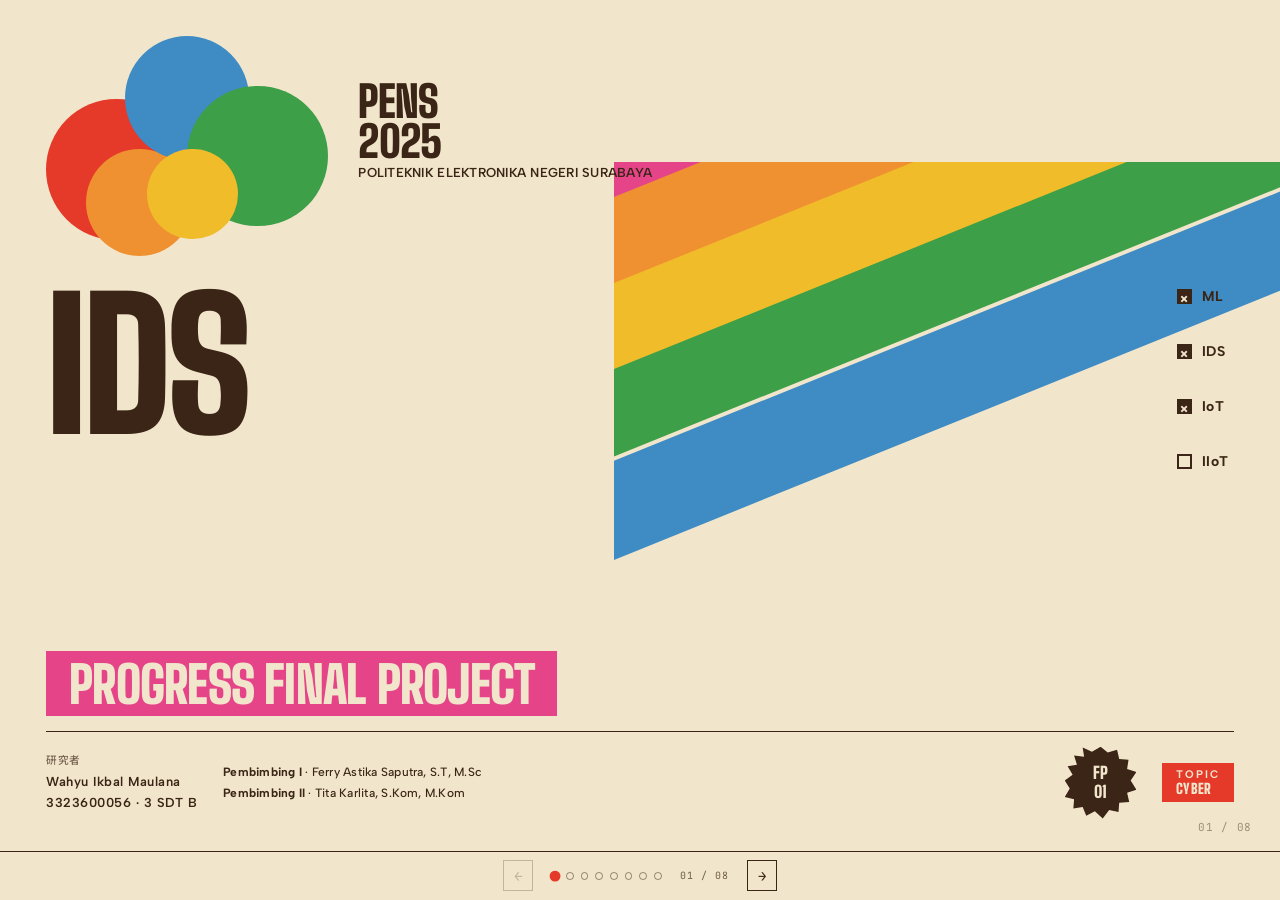
==== documents/proposal/presentation/index.html @ 79038fdb "push" ====
<!doctype html>
<html lang="id">
<head>
<meta charset="utf-8" />
<title>Cross-Dataset Evaluation IoT/IIoT IDS — Wahyu Ikbal Maulana</title>
<meta name="viewport" content="width=device-width, initial-scale=1" />

<!-- Google Fonts -->
<link rel="preconnect" href="https://fonts.googleapis.com" />
<link rel="preconnect" href="https://fonts.gstatic.com" crossorigin />
<link href="https://fonts.googleapis.com/css2?family=Big+Shoulders+Display:wght@500;700;800;900&family=Albert+Sans:wght@400;500;600;700&family=JetBrains+Mono:wght@400;500&family=Noto+Sans+JP:wght@500;700&display=swap" rel="stylesheet" />

<!-- Styles & Script -->
<link rel="stylesheet" href="styles.css" />
<script src="slides.js" defer></script>
</head>
<body>

<!-- ════════════════════════════════════════════════════════════
     SLIDE DECK
     ════════════════════════════════════════════════════════════ -->
<div class="deck">
  <div class="stage">

    <!-- ─────────────────────────────────────────────────────────
         1 / COVER
         ───────────────────────────────────────────────────────── -->
    <section class="slide s-cover active" aria-label="Cover">

      <div class="petals" aria-hidden="true">
        <div class="petal p1"></div>
        <div class="petal p2"></div>
        <div class="petal p3"></div>
        <div class="petal p4"></div>
        <div class="petal p5"></div>
      </div>

      <div class="brand">
        <div class="b1">PENS<br/>2025</div>
        <div class="b2">POLITEKNIK ELEKTRONIKA NEGERI SURABAYA</div>
      </div>

      <div class="ribbons" aria-hidden="true">
        <div class="ribbon r-pink"   style="top: 0%;  height: 18%; transform: rotate(-22deg);"></div>
        <div class="ribbon r-orange" style="top: 18%; height: 16%; transform: rotate(-22deg);"></div>
        <div class="ribbon r-yellow" style="top: 35%; height: 16%; transform: rotate(-22deg);"></div>
        <div class="ribbon r-green"  style="top: 52%; height: 16%; transform: rotate(-22deg);"></div>
        <div class="ribbon r-blue"   style="top: 70%; height: 18%; transform: rotate(-22deg);"></div>
      </div>

      <div class="hero">IDS</div>

      <div class="lockup">PROGRESS FINAL PROJECT</div>

      <div class="specs">
        <div class="spec"><span class="box checked"></span><span>ML</span></div>
        <div class="spec"><span class="box checked"></span><span>IDS</span></div>
        <div class="spec"><span class="box checked"></span><span>IoT</span></div>
        <div class="spec"><span class="box"></span><span>IIoT</span></div>
      </div>

      <div class="cfooter">
        <div class="made">
          <span class="jp-tag">研究者</span>
          Wahyu Ikbal Maulana<br/>
          3323600056 · 3 SDT B
        </div>
        <div class="nr">
          <span><strong>Pembimbing I</strong> · Ferry Astika Saputra, S.T, M.Sc</span>
          <span><strong>Pembimbing II</strong> · Tita Karlita, S.Kom, M.Kom</span>
        </div>
        <div class="seal">FP<br/>01</div>
        <div class="stamp">
          <div class="lab2">TOPIC</div>
          <div>CYBER</div>
        </div>
      </div>

      <div class="pagenum">01 / 08</div>
    </section>

    <!-- ─────────────────────────────────────────────────────────
         2 / 5 WHY — Research Motivation
         ───────────────────────────────────────────────────────── -->
    <section class="slide s-why" aria-label="5 WHY – Motivasi Penelitian">

      <div class="why-kicker">Mengapa penelitian ini ada · 5 alasan yang saling terhubung</div>

      <div class="blob b-red"    aria-hidden="true"></div>
      <div class="blob b-orange" aria-hidden="true"></div>
      <div class="blob b-green"  aria-hidden="true"></div>
      <div class="blob b-blue"   aria-hidden="true"></div>

      <div class="why-chain">

        <div class="why-item">
          <div class="wi-strip"></div>
          <div class="wi-num">1</div>
          <div class="wi-body">
            <div class="wi-lbl">New Dataset</div>
            <div class="wi-title">CIC IIoT 2025 Lahir</div>
            <div class="wi-desc">Dataset IIoT terbaru — sensor time-series + trafik jaringan tersinkron. 50 jenis serangan, 7 kategori, 40 perangkat industri. Lebih representatif dari pendahulunya.</div>
            <div class="wi-mono">unb.ca/cic · IIoT-Dataset-2025</div>
          </div>
        </div>

        <div class="why-item">
          <div class="wi-strip"></div>
          <div class="wi-num">2</div>
          <div class="wi-body">
            <div class="wi-lbl">Threat Landscape</div>
            <div class="wi-title">820K Serangan / Hari</div>
            <div class="wi-desc">Naik 46% dari tahun sebelumnya (ORDR). Ekosistem IoT terus berkembang — perangkat makin banyak, celah keamanan meluas, data lama tidak cukup representatif.</div>
            <div class="wi-mono">ordr.net · IoT Security Statistics</div>
          </div>
        </div>

        <div class="why-item">
          <div class="wi-strip"></div>
          <div class="wi-num">3</div>
          <div class="wi-body">
            <div class="wi-lbl">Data Lama Bias</div>
            <div class="wi-title">97.7% Class Imbalance</div>
            <div class="wi-desc">CICIoT2023 didominasi traffic serangan sampai 97.7%. Akurasi 99% terlihat bagus, tapi model sebenarnya hanya menebak kelas mayoritas — tidak benar-benar belajar.</div>
            <div class="wi-mono">CICIoT2023 · class analysis</div>
          </div>
        </div>

        <div class="why-item">
          <div class="wi-strip"></div>
          <div class="wi-num">4</div>
          <div class="wi-body">
            <div class="wi-lbl">ML Implementation</div>
            <div class="wi-title">Dataset → Model IDS</div>
            <div class="wi-desc">CIC IIoT 2025 relevan sebagai benchmark ML untuk IDS. Namun data keamanan IoT kompleks — multi-class performance jauh di bawah binary classification.</div>
            <div class="wi-mono">Feature Selection · IDS · Benchmark</div>
          </div>
        </div>

        <div class="why-item">
          <div class="wi-strip"></div>
          <div class="wi-num">5</div>
          <div class="wi-body">
            <div class="wi-lbl">Generalization</div>
            <div class="wi-title">Cross-Dataset Eval</div>
            <div class="wi-desc">Model bagus di satu dataset belum tentu generalisasi ke domain lain. Evaluasi lintas dataset membuktikan model belajar pola serangan umum, bukan hafal data latih.</div>
            <div class="wi-mono">Cross-domain · Generalization · IDS</div>
          </div>
        </div>

      </div>

      <div class="pagenum">02 / 08</div>
    </section>

    <!-- ─────────────────────────────────────────────────────────
         3 / DATASET COMPARISON
         ───────────────────────────────────────────────────────── -->
    <section class="slide s-catalogue" aria-label="Dataset Comparison">
      <div class="frame">
        <div class="topbar">
          <div class="ttl">Dataset <em>Comparison</em></div>
          <div class="lab">CIC IoT 2023 · versus · CIC IIoT 2025 (DataSense)</div>
        </div>
        <div class="grid col-2">

          <div class="card c-orange">
            <div class="topstrip"></div>
            <div class="body">
              <div class="nm">CIC IoT<br/>2023</div>
              <div class="desc">Benchmark keamanan jaringan IoT umum. Topologi dengan 105 perangkat IoT nyata — smart home, office, campus. Baseline utama di banyak penelitian IDS berbasis trafik jaringan.</div>
              <div class="specs">
                <div class="row"><span class="k">FOKUS</span><span>IoT umum · smart environment</span></div>
                <div class="row"><span class="k">PERANGKAT</span><span>105 perangkat IoT nyata</span></div>
                <div class="row"><span class="k">MODALITAS</span><span>Trafik jaringan (flow / packet)</span></div>
                <div class="row"><span class="k">SERANGAN</span><span>33 jenis · 7 kategori</span></div>
                <div class="row"><span class="k">FITUR</span><span>~48 fitur per flow</span></div>
                <div class="row"><span class="k">LABEL</span><span>Benign vs 33 attack labels</span></div>
                <div class="row"><span class="k">MASALAH</span><span>Class imbalance 97.7%</span></div>
              </div>
            </div>
          </div>

          <div class="card c-blue">
            <div class="topstrip"></div>
            <div class="body">
              <div class="nm">CIC IIoT<br/>2025</div>
              <div class="desc">Benchmark Industrial IoT generasi terbaru. Menggabungkan sensor time-series dan trafik jaringan yang tersinkron — lebih dekat ke kondisi industri nyata, lebih kaya fitur.</div>
              <div class="specs">
                <div class="row"><span class="k">FOKUS</span><span>Industrial IoT · sensor + jaringan</span></div>
                <div class="row"><span class="k">PERANGKAT</span><span>40 perangkat IIoT beragam</span></div>
                <div class="row"><span class="k">MODALITAS</span><span>Sensor time-series + trafik</span></div>
                <div class="row"><span class="k">SERANGAN</span><span>50 jenis · 7 kategori</span></div>
                <div class="row"><span class="k">FITUR</span><span>Multi-fitur sensor + jaringan</span></div>
                <div class="row"><span class="k">LABEL</span><span>Benign vs 50 attack types</span></div>
                <div class="row"><span class="k">DESAIN</span><span>Multi-objektif: akurasi vs resource</span></div>
              </div>
            </div>
          </div>

        </div>
      </div>
      <div class="pagenum">03 / 08</div>
    </section>

    <!-- ─────────────────────────────────────────────────────────
         4 / RELATED WORKS
         ───────────────────────────────────────────────────────── -->
    <section class="slide s-catalogue" aria-label="Related Works">
      <div class="frame">
        <div class="topbar">
          <div class="ttl">Related <em>Works</em></div>
          <div class="lab">Referensi workflow · peneliti sebelumnya · handling CICIoT2023</div>
        </div>
        <div class="grid">

          <div class="card c-red">
            <div class="topstrip"></div>
            <div class="body">
              <div class="nm">Feature<br/>Engineering</div>
              <div class="desc">Raw traffic → variance threshold → correlation filter → 48-fitur subset. PCA untuk dimensionality reduction sebelum klasifikasi. Fokus pada efisiensi komputasi.</div>
              <div class="specs">
                <div class="row"><span class="k">INPUT</span><span>Raw packet capture</span></div>
                <div class="row"><span class="k">SELECTION</span><span>Variance + Correlation</span></div>
                <div class="row"><span class="k">REDUCTION</span><span>PCA · Subset</span></div>
                <div class="row"><span class="k">CLASSIFIER</span><span>Random Forest · SVM</span></div>
              </div>
            </div>
          </div>

          <div class="card c-pink">
            <div class="topstrip"></div>
            <div class="body">
              <div class="nm">Ensemble<br/>Learning</div>
              <div class="desc">Multiple base classifiers (RF, DT, SVM, NB) → majority voting atau stacking → ensemble decision. Imbalance ditangani dengan SMOTE atau class weighting.</div>
              <div class="specs">
                <div class="row"><span class="k">BASE</span><span>RF · DT · SVM · NB</span></div>
                <div class="row"><span class="k">COMBINE</span><span>Voting · Stacking</span></div>
                <div class="row"><span class="k">IMBALANCE</span><span>SMOTE · Class weight</span></div>
                <div class="row"><span class="k">EVAL</span><span>Precision · Recall · F1</span></div>
              </div>
            </div>
          </div>

          <div class="card c-orange">
            <div class="topstrip"></div>
            <div class="body">
              <div class="nm">Deep<br/>Learning</div>
              <div class="desc">Normalisasi flow → LSTM/CNN untuk deteksi sequential. Autoencoder untuk anomaly detection pada traffic IoT terenkripsi atau tidak berlabel.</div>
              <div class="specs">
                <div class="row"><span class="k">INPUT</span><span>Time-series network flow</span></div>
                <div class="row"><span class="k">MODEL</span><span>LSTM · CNN · Autoencoder</span></div>
                <div class="row"><span class="k">TASK</span><span>Anomaly · Classification</span></div>
                <div class="row"><span class="k">EDGE</span><span>Encrypted traffic</span></div>
              </div>
            </div>
          </div>

          <div class="card c-blue">
            <div class="topstrip"></div>
            <div class="body">
              <div class="nm">Cross-<br/>Validation</div>
              <div class="desc">Stratified k-fold CV dengan per-class metrics. Beberapa studi menambahkan cross-dataset test untuk generalisasi ke environment lain.</div>
              <div class="specs">
                <div class="row"><span class="k">EVAL</span><span>Stratified k-fold CV</span></div>
                <div class="row"><span class="k">METRICS</span><span>Precision · Recall · F1</span></div>
                <div class="row"><span class="k">EXTRA</span><span>Cross-dataset validation</span></div>
                <div class="row"><span class="k">REPORT</span><span>Confusion matrix · ROC</span></div>
              </div>
            </div>
          </div>

        </div>
      </div>
      <div class="pagenum">04 / 08</div>
    </section>

    <!-- ─────────────────────────────────────────────────────────
         5 / PREVIOUS WORK — Semester 3
         ───────────────────────────────────────────────────────── -->
    <section class="slide s-stripe" aria-label="Previous Work – Semester 3">
      <div class="ribbon-stack" aria-hidden="true">
        <div class="rib r1"></div>
        <div class="rib r2"></div>
        <div class="rib r3"></div>
        <div class="rib r4"></div>
        <div class="rib r5"></div>
      </div>
      <div class="quote-wrap">
        <div class="qkicker">Pengerjaan sebelumnya · Semester 3 · 3 SDT B</div>
        <h2 class="qbody">Ensemble Learning pada <em>CIC IoT 2023</em></h2>
        <div class="qattr">Komparasi 7 algoritma ML — Random Forest · XGBoost · SVM · KNN · Logistic Regression · Naive Bayes · Decision Tree → Ensemble · CICIoT2023 · PENS</div>
      </div>
      <div class="pagenum">05 / 08</div>
    </section>

    <!-- ─────────────────────────────────────────────────────────
         6 / SYSTEM DESIGN
         ───────────────────────────────────────────────────────── -->
    <section class="slide s-data" aria-label="System Design">
      <div class="frame">
        <div class="topbar">
          <div class="ttl">Arsitektur <em style="color:var(--red);font-style:normal;">Sistem</em></div>
          <div class="lab">Proposed pipeline · CICIoT2023 + CIC IIoT 2025 · cross-dataset evaluation</div>
        </div>
        <div class="body">
          <div class="col-a">
            <div class="stat">
              <div class="vbig" style="color:var(--blue);">2×<sub style="color:var(--ink);">DS</sub></div>
              <div class="lab-tag">Dual Dataset</div>
              <div class="desc">Dua dataset digunakan secara paralel — satu untuk train, satu untuk cross-test. Model lama (Semester 3) tetap dipertahankan sebagai pembanding baseline.</div>
            </div>
            <div class="stat">
              <div class="vbig" style="font-size:clamp(48px,min(5vw,8vh),100px); color:var(--green);">GEN<sub style="color:var(--ink);font-size:0.35em;">ERAL</sub></div>
              <div class="lab-tag">Target Akhir</div>
              <div class="desc">Menemukan kombinasi feature selection + model yang paling generalisasi lintas domain IoT berbeda.</div>
            </div>
          </div>

          <div class="eq">
            <div class="bars">
              <div class="bcol" data-c="o" title="CICIoT2023">
                <div class="seg on"></div><div class="seg on"></div><div class="seg on"></div>
                <div class="seg"></div><div class="seg"></div><div class="seg"></div>
              </div>
              <div class="bcol" data-c="b" title="CIC IIoT 2025">
                <div class="seg on"></div><div class="seg on"></div><div class="seg on"></div><div class="seg on"></div>
                <div class="seg"></div><div class="seg"></div>
              </div>
              <div class="bcol" data-c="y" title="Preprocessing">
                <div class="seg on"></div><div class="seg on"></div><div class="seg on"></div>
                <div class="seg"></div><div class="seg"></div><div class="seg"></div>
              </div>
              <div class="bcol" data-c="p" title="Feature Selection">
                <div class="seg on"></div><div class="seg on"></div><div class="seg on"></div><div class="seg on"></div><div class="seg on"></div>
                <div class="seg"></div>
              </div>
              <div class="bcol" data-c="r" title="ML Training">
                <div class="seg on"></div><div class="seg on"></div><div class="seg on"></div><div class="seg on"></div>
                <div class="seg"></div><div class="seg"></div>
              </div>
              <div class="bcol" data-c="g" title="Cross-Evaluation">
                <div class="seg on"></div><div class="seg on"></div><div class="seg on"></div><div class="seg on"></div><div class="seg on"></div>
                <div class="seg"></div>
              </div>
              <div class="bcol" data-c="b" title="Generalization Analysis">
                <div class="seg on"></div><div class="seg on"></div><div class="seg on"></div><div class="seg on"></div><div class="seg on"></div><div class="seg on"></div>
              </div>
              <div class="bcol" data-c="p" title="Old Model Baseline">
                <div class="seg on"></div><div class="seg on"></div><div class="seg on"></div>
                <div class="seg"></div><div class="seg"></div><div class="seg"></div>
              </div>
            </div>
            <div class="ticks">
              <div class="ticklab">DS.2023</div>
              <div class="ticklab">DS.2025</div>
              <div class="ticklab">Preproc</div>
              <div class="ticklab">Feat.Sel</div>
              <div class="ticklab">ML Train</div>
              <div class="ticklab">Cross-Eval</div>
              <div class="ticklab">Gen.Anal</div>
              <div class="ticklab">Baseline</div>
            </div>
          </div>
        </div>
      </div>
      <div class="pagenum">06 / 08</div>
    </section>

    <!-- ─────────────────────────────────────────────────────────
         7 / TIMELINE — 8 bulan
         ───────────────────────────────────────────────────────── -->
    <section class="slide s-cal" aria-label="Timeline Penelitian">
      <div class="frame">
        <div class="topbar">
          <div class="ttl">Timeline</div>
          <div class="lab">8 bulan · Maret – Oktober 2025 · saat ini: Bulan 1</div>
        </div>
        <div class="ledger">
          <div class="row headrow">
            <div>Bulan</div>
            <div>Tahapan</div>
            <div>Aktivitas Utama</div>
            <div>Status</div>
            <div>N.R.</div>
          </div>
          <div class="row active-row">
            <div class="date-tag">Mar 2025</div>
            <div class="ttl-row"><em>Eksplorasi Data</em></div>
            <div class="ven">EDA, profiling CICIoT2023 &amp; CIC IIoT 2025, statistik awal</div>
            <div><span class="chip c-pink">AKTIF</span></div>
            <div class="nr-cell"><span class="b fill"></span><span class="b"></span></div>
          </div>
          <div class="row">
            <div class="date-tag">Apr 2025</div>
            <div class="ttl-row">Preprocessing</div>
            <div class="ven">Cleaning, normalisasi, handling imbalance (SMOTE / class weight)</div>
            <div><span class="chip c-orange">PLAN</span></div>
            <div class="nr-cell"><span class="b"></span><span class="b fill"></span></div>
          </div>
          <div class="row">
            <div class="date-tag">Mei 2025</div>
            <div class="ttl-row">Feature Selection</div>
            <div class="ven">Seleksi fitur multi-objektif — akurasi vs resource efficiency</div>
            <div><span class="chip c-orange">PLAN</span></div>
            <div class="nr-cell"><span class="b"></span><span class="b fill"></span></div>
          </div>
          <div class="row">
            <div class="date-tag">Jun 2025</div>
            <div class="ttl-row">Model Development</div>
            <div class="ven">Training RF, XGBoost, SVM, ensemble pada kedua dataset</div>
            <div><span class="chip c-yellow">PLAN</span></div>
            <div class="nr-cell"><span class="b"></span><span class="b fill"></span></div>
          </div>
          <div class="row">
            <div class="date-tag">Jul 2025</div>
            <div class="ttl-row">Cross-Dataset Eval</div>
            <div class="ven">Train DS.2023 → test DS.2025, dan sebaliknya · baseline comparison</div>
            <div><span class="chip c-yellow">PLAN</span></div>
            <div class="nr-cell"><span class="b"></span><span class="b fill"></span></div>
          </div>
          <div class="row">
            <div class="date-tag">Agt 2025</div>
            <div class="ttl-row">Analisis Hasil</div>
            <div class="ven">Perbandingan generalisasi, identifikasi best model + feature subset</div>
            <div><span class="chip c-green">PLAN</span></div>
            <div class="nr-cell"><span class="b fill"></span><span class="b"></span></div>
          </div>
          <div class="row">
            <div class="date-tag">Sep 2025</div>
            <div class="ttl-row">Penulisan Laporan</div>
            <div class="ven">Draft laporan final project, revisi bab per bab bersama pembimbing</div>
            <div><span class="chip c-blue">PLAN</span></div>
            <div class="nr-cell"><span class="b fill"></span><span class="b"></span></div>
          </div>
          <div class="row">
            <div class="date-tag">Okt 2025</div>
            <div class="ttl-row">Sidang Final</div>
            <div class="ven">Presentasi &amp; sidang akhir final project · PENS</div>
            <div><span class="chip c-red">SIDANG</span></div>
            <div class="nr-cell"><span class="b fill"></span><span class="b fill"></span></div>
          </div>
        </div>
      </div>
      <div class="pagenum">07 / 08</div>
    </section>

    <!-- ─────────────────────────────────────────────────────────
         8 / CLOSING
         ───────────────────────────────────────────────────────── -->
    <section class="slide s-colophon" aria-label="Penutup">

      <div class="ribbons" aria-hidden="true">
        <div class="ribbon r-blue"   style="bottom: 0%;  height: 18%; transform: rotate(22deg);"></div>
        <div class="ribbon r-green"  style="bottom: 18%; height: 16%; transform: rotate(22deg);"></div>
        <div class="ribbon r-yellow" style="bottom: 35%; height: 16%; transform: rotate(22deg);"></div>
        <div class="ribbon r-orange" style="bottom: 52%; height: 16%; transform: rotate(22deg);"></div>
        <div class="ribbon r-pink"   style="bottom: 70%; height: 18%; transform: rotate(22deg);"></div>
      </div>

      <div class="col-petals" aria-hidden="true">
        <div class="petal p1"></div>
        <div class="petal p2"></div>
        <div class="petal p3"></div>
        <div class="petal p4"></div>
      </div>

      <div class="seal-stack">
        <div class="seal">FP<br/>08</div>
        <div class="red-stamp">DONE</div>
      </div>

      <div class="titlewrap">
        <div class="ktag">Penutup · Progress Final Project 2025 · PENS</div>
        <h2 class="ttl">Terima<br/>Kasih.</h2>
      </div>

      <div class="col-footer">
        <div>
          <div class="ftag">Peneliti</div>
          <div class="ftxt">Wahyu Ikbal Maulana<br/>3323600056 · 3 SDT B</div>
        </div>
        <div>
          <div class="ftag">Dataset</div>
          <div class="ftxt">CIC IoT 2023<br/>CIC IIoT 2025</div>
        </div>
        <div>
          <div class="ftag">Pembimbing</div>
          <div class="ftxt">Ferry Astika Saputra<br/>Tita Karlita, S.Kom, M.Kom</div>
        </div>
      </div>

      <div class="pagenum">08 / 08</div>
    </section>

  </div><!-- /stage -->
</div><!-- /deck -->


<!-- ════════════════════════════════════════════════════════════
     BOTTOM NAVIGATION
     ════════════════════════════════════════════════════════════ -->
<nav class="bottom-nav" id="bottom-nav" aria-label="Navigasi slide">
  <button class="nav-btn" id="btn-prev" type="button" aria-label="Slide sebelumnya" disabled>&#8592;</button>
  <div class="nav-dots" id="nav-dots" role="tablist" aria-label="Daftar slide"></div>
  <span class="nav-counter" id="nav-counter" aria-live="polite">01 / 08</span>
  <button class="nav-btn" id="btn-next" type="button" aria-label="Slide berikutnya">&#8594;</button>
</nav>

</body>
</html>
---- documents/proposal/presentation/styles.css ----
/* ═══════════════════════════════════════════════════════════════
   CICIOT PRESENTATION — styles.css
   Design tokens, layout, slide-specific styles, animations,
   bottom navigation. Linked from index.html.
   ═══════════════════════════════════════════════════════════════ */

/* ─── DESIGN TOKENS ──────────────────────────────────────────── */
:root {
  --paper:    #F1E6CB;
  --paper-dk: #E5D6B0;
  --ink:      #3A2516;
  --red:      #E5392A;
  --pink:     #E54489;
  --orange:   #F09131;
  --green:    #3D9F47;
  --blue:     #3F8BC4;
  --yellow:   #F0BC2A;
  --line:     #3A2516;
  /* height of the bottom navigation bar */
  --nav-h:    clamp(44px, 5.5vh, 60px);
}

/* ─── RESET & BASE ───────────────────────────────────────────── */
* { box-sizing: border-box; }
html, body { margin: 0; padding: 0; height: 100%; background: #0e0e0e; }
body { font-family: 'Albert Sans', 'Helvetica Neue', sans-serif; color: var(--ink); overflow: hidden; }

/* ─── DECK & STAGE ───────────────────────────────────────────── */
/* deck sits above the bottom nav bar */
.deck {
  position: fixed;
  top: 0; left: 0; right: 0;
  bottom: var(--nav-h);
}
.stage {
  position: relative;
  width: 100%;
  height: 100%;
  overflow: hidden;
  background: var(--paper);
}
.stage::before {
  content: ''; position: absolute; inset: 0; pointer-events: none; opacity: 0.16;
  background-image: radial-gradient(circle at 1px 1px, rgba(58,37,22,0.55) 1px, transparent 1.6px);
  background-size: 4px 4px; z-index: 1;
}

/* ─── SLIDE BASE + TRANSITIONS ──────────────────────────────── */
.slide {
  position: absolute; inset: 0;
  opacity: 0;
  pointer-events: none;
  z-index: 2;
}
.slide.active {
  opacity: 1;
  pointer-events: auto;
  z-index: 3;
  animation: slideEnter 420ms cubic-bezier(0.16, 1, 0.3, 1) both;
}
/* JS adds this class to the outgoing slide */
.slide.slide-exit {
  animation: slideExit 300ms ease forwards;
  z-index: 2;
  pointer-events: none;
}

/* ─── TYPOGRAPHY SYSTEM ─────────────────────────────────────── */
.disp     { font-family: 'Big Shoulders Display', sans-serif; font-weight: 900; line-height: 0.84; letter-spacing: -0.012em; }
.disp-700 { font-family: 'Big Shoulders Display', sans-serif; font-weight: 700; line-height: 0.9;  letter-spacing: 0; }
.micro    { font-family: 'Albert Sans', sans-serif; font-weight: 700; text-transform: uppercase; letter-spacing: 0.16em; }
.body-tx  { font-family: 'Albert Sans', sans-serif; font-weight: 400; line-height: 1.5; }
.mono     { font-family: 'JetBrains Mono', ui-monospace, monospace; font-weight: 400; }
.jp       { font-family: 'Noto Sans JP', sans-serif; font-weight: 500; }

/* ─── PAGE NUMBER (in-slide) ─────────────────────────────────── */
.pagenum {
  position: absolute; right: clamp(24px, 2.2vw, 44px); bottom: clamp(14px, 1.8vh, 28px);
  font-family: 'JetBrains Mono', ui-monospace, monospace; font-size: clamp(11px, 0.82vw, 13px);
  color: var(--ink); letter-spacing: 0.06em; z-index: 9; opacity: 0.45;
}

/* ─── NAV HINT ───────────────────────────────────────────────── */
.nav-hint {
  display: none; /* replaced by bottom nav */
}

/* ─── DECORATIVE: petal-blob cluster ────────────────────────── */
.petals { position: absolute; pointer-events: none; z-index: 3; }
.petal  { position: absolute; border-radius: 50%; aspect-ratio: 1 / 1; }

/* ════════════════════════════════════════════════════════════
   SLIDE 1 — COVER
   ════════════════════════════════════════════════════════════ */
.s-cover { background: var(--paper); }
.s-cover .petals { top: clamp(36px, 4vh, 64px); left: clamp(36px, 3.6vw, 72px); width: clamp(280px, 22vw, 380px); height: clamp(220px, 17.6vw, 304px); }
.s-cover .petals .p1 { background: var(--red);    width: 50%; left: 0;   top: 28%; }
.s-cover .petals .p2 { background: var(--orange); width: 38%; left: 14%; top: 50%; }
.s-cover .petals .p3 { background: var(--blue);   width: 44%; left: 28%; top: 0;   }
.s-cover .petals .p4 { background: var(--green);  width: 50%; left: 50%; top: 22%; }
.s-cover .petals .p5 { background: var(--yellow); width: 32%; left: 36%; top: 50%; }
.s-cover .brand { position: absolute; top: clamp(80px, 9vh, 140px); left: clamp(280px, 28vw, 460px); z-index: 5; }
.s-cover .brand .b1 { font-family: 'Big Shoulders Display', sans-serif; font-weight: 900; font-size: clamp(32px, min(3.4vw, 5.4vh), 56px); color: var(--ink); line-height: 0.92; letter-spacing: -0.02em; }
.s-cover .brand .b2 { margin-top: 4px; font-family: 'Albert Sans', sans-serif; font-weight: 600; font-size: clamp(13px, 0.96vw, 17px); color: var(--ink); letter-spacing: 0.02em; }
.s-cover .hero { position: absolute; left: clamp(36px, 3.6vw, 72px); top: clamp(290px, 30vh, 440px); font-family: 'Big Shoulders Display', sans-serif; font-weight: 900; font-size: clamp(120px, min(14vw, 22vh), 280px); color: var(--ink); line-height: 0.84; letter-spacing: -0.025em; z-index: 4; }
.s-cover .lockup { position: absolute; left: clamp(36px, 3.6vw, 72px); bottom: clamp(130px, 15vh, 210px); font-family: 'Big Shoulders Display', sans-serif; font-weight: 900; font-size: clamp(32px, min(4vw, 6.5vh), 72px); color: var(--paper); line-height: 0.9; letter-spacing: -0.015em; background: var(--pink); padding: clamp(8px, 1.2vh, 18px) clamp(18px, 1.8vw, 32px) clamp(6px, 0.8vh, 12px); z-index: 4; }
.s-cover .ribbons { position: absolute; right: 0; top: clamp(160px, 18vh, 280px); bottom: clamp(180px, 18vh, 280px); width: 52%; z-index: 3; pointer-events: none; overflow: hidden; }
.s-cover .ribbon { position: absolute; left: -20%; width: 160%; transform-origin: 0 50%; }
.s-cover .ribbon.r-pink   { background: var(--pink); }
.s-cover .ribbon.r-orange { background: var(--orange); }
.s-cover .ribbon.r-yellow { background: var(--yellow); }
.s-cover .ribbon.r-green  { background: var(--green); }
.s-cover .ribbon.r-blue   { background: var(--blue); }
.s-cover .specs { position: absolute; right: clamp(40px, 4vw, 80px); top: clamp(260px, 32vh, 440px); z-index: 6; display: flex; flex-direction: column; gap: clamp(38px, 4.2vh, 66px); }
.s-cover .spec { font-family: 'Albert Sans', sans-serif; font-weight: 700; font-size: clamp(14px, 1.1vw, 20px); color: var(--ink); letter-spacing: 0.04em; display: flex; align-items: center; gap: 10px; }
.s-cover .spec .box { display: inline-block; width: clamp(14px, 1.1vw, 20px); height: clamp(14px, 1.1vw, 20px); border: 2px solid var(--ink); background: transparent; }
.s-cover .spec .box.checked { background: var(--ink); position: relative; }
.s-cover .spec .box.checked::after { content: '×'; position: absolute; inset: 0; color: var(--paper); font-family: 'Big Shoulders Display', sans-serif; font-weight: 900; display: grid; place-items: center; font-size: 1.2em; line-height: 1; }
.s-cover .cfooter { position: absolute; left: clamp(36px, 3.6vw, 72px); right: clamp(36px, 3.6vw, 72px); bottom: clamp(32px, 3.5vh, 58px); border-top: 1.5px solid var(--ink); padding-top: clamp(14px, 1.6vh, 22px); display: grid; grid-template-columns: auto 1fr auto auto; gap: clamp(20px, 2vw, 40px); align-items: center; z-index: 5; }
.s-cover .cfooter .made { font-family: 'Albert Sans', sans-serif; font-weight: 600; font-size: clamp(13px, 0.9vw, 15px); color: var(--ink); letter-spacing: 0.04em; line-height: 1.65; }
.s-cover .cfooter .made .jp-tag { font-family: 'Noto Sans JP', sans-serif; font-weight: 500; display: block; font-size: 0.82em; opacity: 0.65; margin-bottom: 2px; }
.s-cover .cfooter .nr { display: flex; flex-direction: column; gap: 3px; font-family: 'Albert Sans', sans-serif; font-weight: 500; font-size: clamp(12px, 0.84vw, 14px); color: var(--ink); letter-spacing: 0.02em; line-height: 1.55; }
.s-cover .cfooter .seal { position: relative; width: clamp(70px, 5.6vw, 96px); height: clamp(70px, 5.6vw, 96px); background: var(--ink); color: var(--paper); clip-path: polygon(50% 0%,60% 8%,73% 4%,76% 17%,89% 18%,87% 31%,100% 35%,92% 47%,100% 60%,87% 64%,90% 77%,76% 78%,75% 91%,62% 88%,53% 100%,42% 90%,30% 96%,25% 84%,12% 86%,13% 73%,0% 70%,7% 58%,0% 47%,11% 39%,4% 27%,17% 25%,13% 12%,27% 14%,25% 1%,38% 7%); display: grid; place-items: center; font-family: 'Big Shoulders Display', sans-serif; font-weight: 900; font-size: clamp(15px, 1.3vw, 20px); line-height: 1.15; text-align: center; }
.s-cover .cfooter .stamp { position: relative; background: var(--red); color: var(--paper); padding: 6px 14px; font-family: 'Big Shoulders Display', sans-serif; font-weight: 900; font-size: clamp(14px, 1.1vw, 20px); transform: none; line-height: 1; letter-spacing: 0.02em; display: flex; flex-direction: column; gap: 2px; }
.s-cover .cfooter .stamp .lab2 { font-family: 'Albert Sans', sans-serif; font-weight: 700; font-size: clamp(11px, 0.7vw, 12px); letter-spacing: 0.18em; line-height: 1; }

/* ════════════════════════════════════════════════════════════
   SLIDE 2 — 5 WHY CHAIN
   ════════════════════════════════════════════════════════════ */
.s-why { background: var(--paper); }
.s-why .blob { position: absolute; border-radius: 50%; z-index: 2; }
.s-why .blob.b-red    { background: var(--red);    width: 9vmin;  height: 9vmin;  top: 5%;  left: 3%; }
.s-why .blob.b-orange { background: var(--orange); width: 7vmin;  height: 7vmin;  top: 78%; left: 5%; }
.s-why .blob.b-green  { background: var(--green);  width: 8vmin;  height: 8vmin;  top: 74%; left: 83%; }
.s-why .blob.b-blue   { background: var(--blue);   width: 7vmin;  height: 7vmin;  top: 6%;  left: 84%; }
.s-why .why-kicker { position: absolute; top: clamp(28px, 3.5vh, 54px); left: 50%; transform: translateX(-50%); font-family: 'Albert Sans', sans-serif; font-weight: 700; text-transform: uppercase; letter-spacing: 0.32em; font-size: clamp(11px, 0.85vw, 13px); color: var(--ink); z-index: 6; white-space: nowrap; }
.s-why .why-chain { position: absolute; inset: clamp(72px, 9vh, 110px) clamp(36px, 3.6vw, 72px) clamp(40px, 5vh, 68px); z-index: 5; display: grid; grid-template-columns: repeat(5, 1fr); align-items: stretch; }
.s-why .why-item { border: 1.5px solid var(--ink); background: var(--paper); display: flex; flex-direction: column; overflow: hidden; margin-right: -1.5px; }
.s-why .why-item:last-child { margin-right: 0; }
.s-why .wi-strip { height: clamp(14px, 1.8vh, 24px); flex-shrink: 0; }
.s-why .why-item:nth-child(1) .wi-strip { background: var(--red); }
.s-why .why-item:nth-child(2) .wi-strip { background: var(--orange); }
.s-why .why-item:nth-child(3) .wi-strip { background: var(--yellow); }
.s-why .why-item:nth-child(4) .wi-strip { background: var(--green); }
.s-why .why-item:nth-child(5) .wi-strip { background: var(--blue); }
.s-why .wi-num { font-family: 'Big Shoulders Display', sans-serif; font-weight: 900; font-size: clamp(52px, min(5.2vw, 8vh), 100px); line-height: 0.84; letter-spacing: -0.02em; padding: clamp(10px, 1.2vw, 16px) clamp(12px, 1.3vw, 18px) 0; flex-shrink: 0; }
.s-why .why-item:nth-child(1) .wi-num { color: var(--red); }
.s-why .why-item:nth-child(2) .wi-num { color: var(--orange); }
.s-why .why-item:nth-child(3) .wi-num { color: var(--yellow); }
.s-why .why-item:nth-child(4) .wi-num { color: var(--green); }
.s-why .why-item:nth-child(5) .wi-num { color: var(--blue); }
.s-why .wi-body { padding: clamp(6px, 0.9vh, 12px) clamp(12px, 1.3vw, 18px) clamp(12px, 1.6vh, 20px); display: flex; flex-direction: column; gap: clamp(5px, 0.7vh, 9px); flex: 1; }
.s-why .wi-lbl { font-family: 'Albert Sans', sans-serif; font-weight: 700; text-transform: uppercase; letter-spacing: 0.14em; font-size: clamp(10px, 0.78vw, 12px); color: var(--ink); }
.s-why .wi-title { font-family: 'Big Shoulders Display', sans-serif; font-weight: 700; font-size: clamp(14px, 1.4vw, 22px); line-height: 1.05; color: var(--ink); letter-spacing: -0.01em; }
.s-why .wi-desc { font-family: 'Albert Sans', sans-serif; font-size: clamp(11px, 0.85vw, 14px); line-height: 1.45; color: var(--ink); opacity: 0.82; flex: 1; }
.s-why .wi-mono { font-family: 'JetBrains Mono', ui-monospace, monospace; font-size: clamp(9px, 0.68vw, 11px); color: var(--ink); opacity: 0.52; letter-spacing: 0.04em; border-top: 1px dashed var(--ink); padding-top: clamp(6px, 0.8vh, 10px); margin-top: auto; }

/* ════════════════════════════════════════════════════════════
   SLIDE 3 & 4 — CATALOGUE GRID
   ════════════════════════════════════════════════════════════ */
.s-catalogue { background: var(--paper); }
.s-catalogue .frame { position: absolute; inset: clamp(36px, 3.6vw, 72px) clamp(36px, 3.6vw, 72px) clamp(54px, 6vh, 88px); display: grid; grid-template-rows: auto 1fr; gap: clamp(20px, 2.2vh, 36px); z-index: 4; }
.s-catalogue .topbar { display: flex; align-items: end; justify-content: space-between; border-bottom: 1.5px solid var(--ink); padding-bottom: clamp(12px, 1.4vh, 22px); gap: 30px; }
.s-catalogue .topbar .ttl { font-family: 'Big Shoulders Display', sans-serif; font-weight: 900; font-size: clamp(52px, min(5.6vw, 9vh), 100px); line-height: 0.9; letter-spacing: -0.018em; color: var(--ink); }
.s-catalogue .topbar .ttl em { color: var(--red); font-style: normal; }
.s-catalogue .topbar .lab { font-family: 'Albert Sans', sans-serif; font-weight: 700; text-transform: uppercase; letter-spacing: 0.18em; font-size: clamp(12px, 0.9vw, 14px); color: var(--ink); text-align: right; }
.s-catalogue .grid { display: grid; grid-template-columns: repeat(4, 1fr); gap: clamp(16px, 1.6vw, 26px); }
.s-catalogue .grid.col-2 { grid-template-columns: repeat(2, 1fr); }
.s-catalogue .card { background: var(--paper); border: 1.5px solid var(--ink); display: flex; flex-direction: column; overflow: hidden; }
.s-catalogue .card .topstrip { height: clamp(18px, 2vh, 32px); }
.s-catalogue .card.c-red    .topstrip { background: var(--red); }
.s-catalogue .card.c-pink   .topstrip { background: var(--pink); }
.s-catalogue .card.c-orange .topstrip { background: var(--orange); }
.s-catalogue .card.c-blue   .topstrip { background: var(--blue); }
.s-catalogue .card.c-green  .topstrip { background: var(--green); }
.s-catalogue .card.c-yellow .topstrip { background: var(--yellow); }
.s-catalogue .card .body { padding: clamp(16px, 1.7vw, 24px) clamp(14px, 1.4vw, 20px); display: flex; flex-direction: column; gap: clamp(10px, 1.2vh, 16px); flex: 1; }
.s-catalogue .card .nm { font-family: 'Big Shoulders Display', sans-serif; font-weight: 900; font-size: clamp(28px, min(2.6vw, 4.6vh), 48px); line-height: 0.94; color: var(--ink); letter-spacing: -0.012em; }
.s-catalogue .card .desc { font-family: 'Albert Sans', sans-serif; font-size: clamp(14px, 0.95vw, 16px); line-height: 1.45; color: var(--ink); flex: 1; }
.s-catalogue .card .specs { border-top: 1px dashed var(--ink); padding-top: clamp(8px, 1vh, 14px); display: flex; flex-direction: column; gap: 4px; font-family: 'JetBrains Mono', ui-monospace, monospace; font-size: clamp(11px, 0.78vw, 13px); color: var(--ink); letter-spacing: 0.02em; }
.s-catalogue .card .specs .row { display: flex; justify-content: space-between; gap: 8px; }
.s-catalogue .card .specs .row .k { opacity: 0.65; }

/* ════════════════════════════════════════════════════════════
   SLIDE 5 — STRIPE SPREAD (Previous Work)
   ════════════════════════════════════════════════════════════ */
.s-stripe { background: var(--paper); }
.s-stripe .ribbon-stack { position: absolute; inset: 0; pointer-events: none; z-index: 2; overflow: hidden; }
.s-stripe .ribbon-stack .rib { position: absolute; height: clamp(40px, 6vh, 96px); width: 160%; left: -20%; transform-origin: 50% 50%; transform: rotate(-22deg); }
.s-stripe .ribbon-stack .rib.r1 { background: var(--pink);   top: 18%; }
.s-stripe .ribbon-stack .rib.r2 { background: var(--orange); top: 30%; }
.s-stripe .ribbon-stack .rib.r3 { background: var(--yellow); top: 42%; }
.s-stripe .ribbon-stack .rib.r4 { background: var(--green);  top: 54%; }
.s-stripe .ribbon-stack .rib.r5 { background: var(--blue);   top: 66%; }
.s-stripe .quote-wrap { position: absolute; left: clamp(40px, 4vw, 80px); right: clamp(40px, 4vw, 80px); top: 50%; transform: translateY(-50%); z-index: 5; display: flex; flex-direction: column; align-items: flex-start; gap: clamp(16px, 2vh, 28px); }
.s-stripe .qkicker { background: var(--paper); padding: clamp(6px, 0.8vh, 12px) clamp(14px, 1.4vw, 22px); border: 1.5px solid var(--ink); font-family: 'Albert Sans', sans-serif; font-weight: 700; text-transform: uppercase; letter-spacing: 0.2em; font-size: clamp(12px, 0.9vw, 14px); color: var(--ink); }
.s-stripe .qbody { background: var(--paper); padding: clamp(20px, 2.4vh, 40px) clamp(28px, 2.6vw, 48px); border: 1.5px solid var(--ink); box-shadow: 8px 8px 0 var(--ink); max-width: 82%; font-family: 'Big Shoulders Display', sans-serif; font-weight: 900; font-size: clamp(44px, min(5vw, 8.5vh), 100px); line-height: 0.92; color: var(--ink); letter-spacing: -0.018em; }
.s-stripe .qbody em { color: var(--red); font-style: normal; }
.s-stripe .qattr { background: var(--ink); color: var(--paper); padding: clamp(8px, 1vh, 14px) clamp(14px, 1.4vw, 22px); font-family: 'JetBrains Mono', ui-monospace, monospace; font-size: clamp(12px, 0.85vw, 14px); letter-spacing: 0.04em; }

/* ════════════════════════════════════════════════════════════
   SLIDE 6 — DATA / EQ BARS (System Design)
   ════════════════════════════════════════════════════════════ */
.s-data { background: var(--paper); }
.s-data .frame { position: absolute; inset: clamp(36px, 3.6vw, 72px) clamp(36px, 3.6vw, 72px) clamp(54px, 6vh, 88px); display: grid; grid-template-rows: auto 1fr; gap: clamp(18px, 2vh, 32px); z-index: 4; }
.s-data .topbar { display: flex; align-items: end; justify-content: space-between; border-bottom: 1.5px solid var(--ink); padding-bottom: clamp(12px, 1.4vh, 22px); gap: 30px; }
.s-data .topbar .ttl { font-family: 'Big Shoulders Display', sans-serif; font-weight: 900; font-size: clamp(48px, min(5vw, 8.5vh), 96px); line-height: 0.9; letter-spacing: -0.014em; color: var(--ink); }
.s-data .topbar .lab { font-family: 'Albert Sans', sans-serif; font-weight: 700; text-transform: uppercase; letter-spacing: 0.18em; font-size: clamp(12px, 0.9vw, 14px); color: var(--ink); text-align: right; }
.s-data .body { display: grid; grid-template-columns: 0.9fr 1.6fr; gap: clamp(28px, 3vw, 56px); }
.s-data .col-a { display: flex; flex-direction: column; justify-content: center; gap: clamp(20px, 2.4vh, 36px); }
.s-data .stat .vbig { font-family: 'Big Shoulders Display', sans-serif; font-weight: 900; font-size: clamp(90px, min(9vw, 15vh), 200px); line-height: 0.86; color: var(--red); letter-spacing: -0.025em; }
.s-data .stat .vbig sub { font-size: 0.34em; vertical-align: baseline; color: var(--ink); letter-spacing: 0; margin-left: 8px; }
.s-data .stat .lab-tag { font-family: 'Albert Sans', sans-serif; font-weight: 700; text-transform: uppercase; letter-spacing: 0.16em; font-size: clamp(13px, 0.95vw, 15px); color: var(--ink); margin-top: 6px; }
.s-data .stat .desc { font-family: 'Albert Sans', sans-serif; font-size: clamp(14px, 1vw, 17px); line-height: 1.5; color: var(--ink); max-width: 30ch; margin-top: 6px; }
.s-data .eq { border: 1.5px solid var(--ink); background: var(--paper); padding: clamp(18px, 2vw, 28px) clamp(20px, 2vw, 28px) clamp(14px, 1.6vh, 22px); display: grid; grid-template-rows: 1fr auto; gap: clamp(10px, 1.2vh, 18px); overflow: hidden; }
.s-data .eq .bars { display: grid; grid-template-columns: repeat(8, 1fr); gap: clamp(8px, 1vw, 16px); align-items: end; height: 100%; }
.s-data .eq .bcol { display: flex; flex-direction: column-reverse; justify-content: start; height: 100%; gap: clamp(4px, 0.6vh, 8px); }
.s-data .eq .bcol .seg { flex: 1 1 0; min-height: 12px; background: rgba(58,37,22,0.10); border: 1px solid rgba(58,37,22,0.22); }
.s-data .eq .bcol[data-c="r"] .seg.on { background: var(--red);    border-color: var(--red); }
.s-data .eq .bcol[data-c="p"] .seg.on { background: var(--pink);   border-color: var(--pink); }
.s-data .eq .bcol[data-c="o"] .seg.on { background: var(--orange); border-color: var(--orange); }
.s-data .eq .bcol[data-c="y"] .seg.on { background: var(--yellow); border-color: var(--yellow); }
.s-data .eq .bcol[data-c="g"] .seg.on { background: var(--green);  border-color: var(--green); }
.s-data .eq .bcol[data-c="b"] .seg.on { background: var(--blue);   border-color: var(--blue); }
.s-data .eq .ticks { display: grid; grid-template-columns: repeat(8, 1fr); gap: clamp(8px, 1vw, 16px); border-top: 1px solid var(--ink); padding-top: clamp(8px, 1vh, 14px); }
.s-data .eq .ticks .ticklab { font-family: 'JetBrains Mono', ui-monospace, monospace; font-size: clamp(10px, 0.78vw, 12px); color: var(--ink); letter-spacing: 0.04em; text-align: center; }

/* ════════════════════════════════════════════════════════════
   SLIDE 7 — TIMELINE (calendar / ledger)
   ════════════════════════════════════════════════════════════ */
.s-cal { background: var(--paper); }
.s-cal .frame { position: absolute; inset: clamp(36px, 3.6vw, 72px) clamp(36px, 3.6vw, 72px) clamp(54px, 6vh, 88px); display: flex; flex-direction: column; z-index: 4; }
.s-cal .topbar { display: flex; align-items: end; justify-content: space-between; border-bottom: 1.5px solid var(--ink); padding-bottom: clamp(12px, 1.4vh, 22px); gap: 30px; margin-bottom: clamp(14px, 1.6vh, 24px); }
.s-cal .topbar .ttl { font-family: 'Big Shoulders Display', sans-serif; font-weight: 900; font-size: clamp(48px, min(5vw, 8.5vh), 96px); line-height: 0.9; letter-spacing: -0.014em; color: var(--ink); }
.s-cal .topbar .lab { font-family: 'Albert Sans', sans-serif; font-weight: 700; text-transform: uppercase; letter-spacing: 0.18em; font-size: clamp(12px, 0.9vw, 14px); color: var(--ink); text-align: right; }
.s-cal .ledger { display: flex; flex-direction: column; gap: 0; flex: 1; }
.s-cal .row { display: grid; grid-template-columns: 84px 1.6fr 1.1fr 0.58fr 52px; gap: clamp(12px, 1.4vw, 24px); align-items: center; padding: clamp(8px, 1.05vh, 15px) 0; border-bottom: 1px solid rgba(58,37,22,0.22); }
.s-cal .row.headrow { border-bottom: 1.5px solid var(--ink); padding: 8px 0; }
.s-cal .row.headrow > div { font-family: 'Albert Sans', sans-serif; font-weight: 700; text-transform: uppercase; letter-spacing: 0.18em; font-size: clamp(11px, 0.75vw, 12px); color: var(--ink); }
.s-cal .row.active-row { background: rgba(58,37,22,0.04); }
.s-cal .date-tag { font-family: 'JetBrains Mono', ui-monospace, monospace; font-size: clamp(12px, 0.9vw, 14px); color: var(--ink); letter-spacing: 0.02em; }
.s-cal .ttl-row { font-family: 'Big Shoulders Display', sans-serif; font-weight: 700; font-size: clamp(18px, 1.55vw, 26px); line-height: 1.1; color: var(--ink); letter-spacing: -0.005em; }
.s-cal .ttl-row em { color: var(--red); font-style: normal; }
.s-cal .ven { font-family: 'Albert Sans', sans-serif; font-size: clamp(12px, 0.9vw, 14px); color: var(--ink); line-height: 1.4; }
.s-cal .chip { display: inline-flex; align-items: center; justify-content: center; padding: 4px 10px; font-family: 'JetBrains Mono', ui-monospace, monospace; font-size: clamp(10px, 0.72vw, 11px); font-weight: 500; letter-spacing: 0.06em; color: var(--paper); text-transform: uppercase; width: fit-content; }
.s-cal .chip.c-red    { background: var(--red); }
.s-cal .chip.c-pink   { background: var(--pink); }
.s-cal .chip.c-orange { background: var(--orange); }
.s-cal .chip.c-blue   { background: var(--blue); }
.s-cal .chip.c-green  { background: var(--green); }
.s-cal .chip.c-yellow { background: var(--yellow); color: var(--ink); }
.s-cal .nr-cell { display: flex; gap: 6px; justify-content: end; }
.s-cal .nr-cell .b { width: 14px; height: 14px; border: 1.5px solid var(--ink); background: var(--paper); }
.s-cal .nr-cell .b.fill { background: var(--ink); }

/* ════════════════════════════════════════════════════════════
   SLIDE 8 — COLOPHON / CLOSING
   ════════════════════════════════════════════════════════════ */
.s-colophon { background: var(--paper); }
.s-colophon .ribbons { position: absolute; left: 0; top: clamp(140px, 16vh, 240px); bottom: clamp(100px, 12vh, 180px); width: 60%; z-index: 3; pointer-events: none; overflow: hidden; }
.s-colophon .ribbon { position: absolute; right: -20%; width: 160%; transform-origin: 100% 50%; }
.s-colophon .ribbon.r-pink   { background: var(--pink); }
.s-colophon .ribbon.r-orange { background: var(--orange); }
.s-colophon .ribbon.r-yellow { background: var(--yellow); }
.s-colophon .ribbon.r-green  { background: var(--green); }
.s-colophon .ribbon.r-blue   { background: var(--blue); }
.s-colophon .col-petals { position: absolute; bottom: clamp(60px, 7vh, 110px); right: clamp(40px, 4vw, 80px); width: clamp(180px, 18vw, 280px); height: clamp(140px, 14vw, 220px); pointer-events: none; z-index: 4; }
.s-colophon .col-petals .p1 { background: var(--red);    width: 50%; left: 0;   top: 28%; }
.s-colophon .col-petals .p2 { background: var(--orange); width: 38%; left: 16%; top: 50%; }
.s-colophon .col-petals .p3 { background: var(--green);  width: 44%; left: 30%; top: 0;   }
.s-colophon .col-petals .p4 { background: var(--blue);   width: 50%; left: 50%; top: 22%; }
.s-colophon .titlewrap { position: absolute; left: clamp(36px, 3.6vw, 72px); top: clamp(40px, 5vh, 96px); z-index: 5; max-width: 92%; }
.s-colophon .ktag { font-family: 'Albert Sans', sans-serif; font-weight: 700; text-transform: uppercase; letter-spacing: 0.22em; font-size: clamp(12px, 0.9vw, 14px); color: var(--ink); margin-bottom: clamp(14px, 1.6vh, 24px); }
.s-colophon .ttl { font-family: 'Big Shoulders Display', sans-serif; font-weight: 900; font-size: clamp(80px, min(9vw, 14vh), 180px); line-height: 0.86; color: var(--ink); letter-spacing: -0.022em; }
.s-colophon .col-footer { position: absolute; left: clamp(36px, 3.6vw, 72px); bottom: clamp(50px, 6vh, 88px); right: clamp(220px, 22vw, 320px); display: grid; grid-template-columns: 1.1fr 1fr 1.1fr; gap: clamp(20px, 2.4vw, 44px); z-index: 5; }
.s-colophon .col-footer > div { border-top: 1.5px solid var(--ink); padding-top: clamp(10px, 1.2vh, 16px); }
.s-colophon .col-footer .ftag { text-transform: uppercase; letter-spacing: 0.18em; font-weight: 700; font-size: clamp(11px, 0.78vw, 13px); margin-bottom: 6px; color: var(--ink); }
.s-colophon .col-footer .ftxt { font-family: 'Albert Sans', sans-serif; font-size: clamp(14px, 0.95vw, 15px); line-height: 1.5; color: var(--ink); }
.s-colophon .seal-stack { position: absolute; right: clamp(40px, 4vw, 80px); top: clamp(40px, 5vh, 96px); display: flex; flex-direction: column; gap: 14px; align-items: end; z-index: 6; }
.s-colophon .seal { width: clamp(92px, 7.4vw, 130px); height: clamp(92px, 7.4vw, 130px); background: var(--ink); color: var(--paper); clip-path: polygon(50% 0%,60% 8%,73% 4%,76% 17%,89% 18%,87% 31%,100% 35%,92% 47%,100% 60%,87% 64%,90% 77%,76% 78%,75% 91%,62% 88%,53% 100%,42% 90%,30% 96%,25% 84%,12% 86%,13% 73%,0% 70%,7% 58%,0% 47%,11% 39%,4% 27%,17% 25%,13% 12%,27% 14%,25% 1%,38% 7%); display: grid; place-items: center; font-family: 'Big Shoulders Display', sans-serif; font-weight: 900; font-size: clamp(28px, 2.4vw, 42px); line-height: 0.9; letter-spacing: -0.01em; text-align: center; }
.s-colophon .red-stamp { background: var(--red); color: var(--paper); padding: clamp(8px, 1vh, 14px) clamp(14px, 1.4vw, 22px); font-family: 'Big Shoulders Display', sans-serif; font-weight: 900; font-size: clamp(20px, 1.6vw, 28px); line-height: 1; letter-spacing: 0.02em; transform: rotate(-3deg); }


/* ═══════════════════════════════════════════════════════════════
   KEYFRAME ANIMATIONS
   ═══════════════════════════════════════════════════════════════ */

/* Slide-level transitions */
@keyframes slideEnter {
  from { opacity: 0; transform: translateY(22px); }
  to   { opacity: 1; transform: translateY(0); }
}
@keyframes slideExit {
  from { opacity: 1; transform: translateY(0); }
  to   { opacity: 0; transform: translateY(-14px); }
}

/* Element-level animations */
@keyframes fadeSlideUp {
  from { opacity: 0; transform: translateY(20px); }
  to   { opacity: 1; transform: translateY(0); }
}
@keyframes fadeSlideLeft {
  from { opacity: 0; transform: translateX(22px); }
  to   { opacity: 1; transform: translateX(0); }
}
@keyframes petalBloom {
  from { opacity: 0; transform: scale(0.15); }
  to   { opacity: 1; transform: scale(1); }
}
@keyframes heroSlide {
  from { opacity: 0; transform: translateX(-40px); }
  to   { opacity: 1; transform: translateX(0); }
}
@keyframes cardIn {
  from { opacity: 0; transform: translateY(18px) scale(0.97); }
  to   { opacity: 1; transform: translateY(0) scale(1); }
}
@keyframes fadePop {
  from { opacity: 0; }
  to   { opacity: 1; }
}
@keyframes rowSlideIn {
  from { opacity: 0; transform: translateX(-16px); }
  to   { opacity: 1; transform: translateX(0); }
}
@keyframes titleBig {
  from { opacity: 0; transform: translateY(32px); }
  to   { opacity: 1; transform: translateY(0); }
}
@keyframes sealPop {
  from { opacity: 0; transform: scale(0.5) rotate(-15deg); }
  to   { opacity: 1; transform: scale(1) rotate(0deg); }
}


/* ═══════════════════════════════════════════════════════════════
   SLIDE ENTRANCE: COVER (slide 1)
   ═══════════════════════════════════════════════════════════════ */
.s-cover.active .petals .petal {
  animation: petalBloom 650ms cubic-bezier(0.34, 1.56, 0.64, 1) both;
}
.s-cover.active .petals .p1 { animation-delay: 140ms; }
.s-cover.active .petals .p2 { animation-delay: 210ms; }
.s-cover.active .petals .p3 { animation-delay: 280ms; }
.s-cover.active .petals .p4 { animation-delay: 350ms; }
.s-cover.active .petals .p5 { animation-delay: 420ms; }

.s-cover.active .ribbons  { animation: fadePop 700ms ease both; animation-delay: 80ms; }
.s-cover.active .brand    { animation: fadeSlideUp 450ms cubic-bezier(0.16, 1, 0.3, 1) both; animation-delay: 120ms; }
.s-cover.active .hero     { animation: heroSlide   580ms cubic-bezier(0.16, 1, 0.3, 1) both; animation-delay: 60ms; }
.s-cover.active .lockup   { animation: fadeSlideUp 450ms cubic-bezier(0.16, 1, 0.3, 1) both; animation-delay: 260ms; }
.s-cover.active .cfooter  { animation: fadeSlideUp 400ms ease both; animation-delay: 360ms; }
.s-cover.active .spec:nth-child(1) { animation: fadeSlideLeft 350ms ease both; animation-delay: 380ms; }
.s-cover.active .spec:nth-child(2) { animation: fadeSlideLeft 350ms ease both; animation-delay: 440ms; }
.s-cover.active .spec:nth-child(3) { animation: fadeSlideLeft 350ms ease both; animation-delay: 500ms; }
.s-cover.active .spec:nth-child(4) { animation: fadeSlideLeft 350ms ease both; animation-delay: 560ms; }

/* ═══════════════════════════════════════════════════════════════
   SLIDE ENTRANCE: 5 WHY CHAIN (slide 2)
   ═══════════════════════════════════════════════════════════════ */
.s-why.active .why-kicker { animation: fadeSlideUp 400ms ease both; animation-delay: 80ms; }
.s-why.active .blob       { animation: fadePop 600ms ease both; animation-delay: 100ms; }
.s-why.active .why-item   { animation: cardIn 480ms cubic-bezier(0.16, 1, 0.3, 1) both; }
.s-why.active .why-item:nth-child(1) { animation-delay: 160ms; }
.s-why.active .why-item:nth-child(2) { animation-delay: 240ms; }
.s-why.active .why-item:nth-child(3) { animation-delay: 320ms; }
.s-why.active .why-item:nth-child(4) { animation-delay: 400ms; }
.s-why.active .why-item:nth-child(5) { animation-delay: 480ms; }

/* ═══════════════════════════════════════════════════════════════
   SLIDE ENTRANCE: CATALOGUE GRID (slides 3 & 4)
   ═══════════════════════════════════════════════════════════════ */
.s-catalogue.active .topbar { animation: fadeSlideUp 400ms ease both; animation-delay: 100ms; }
.s-catalogue.active .card   { animation: cardIn 460ms cubic-bezier(0.16, 1, 0.3, 1) both; }
.s-catalogue.active .card:nth-child(1) { animation-delay: 200ms; }
.s-catalogue.active .card:nth-child(2) { animation-delay: 280ms; }
.s-catalogue.active .card:nth-child(3) { animation-delay: 360ms; }
.s-catalogue.active .card:nth-child(4) { animation-delay: 440ms; }

/* ═══════════════════════════════════════════════════════════════
   SLIDE ENTRANCE: STRIPE (slide 5)
   ═══════════════════════════════════════════════════════════════ */
.s-stripe.active .rib   { animation: fadePop 500ms ease both; }
.s-stripe.active .rib.r1 { animation-delay: 60ms; }
.s-stripe.active .rib.r2 { animation-delay: 130ms; }
.s-stripe.active .rib.r3 { animation-delay: 200ms; }
.s-stripe.active .rib.r4 { animation-delay: 270ms; }
.s-stripe.active .rib.r5 { animation-delay: 340ms; }
.s-stripe.active .qkicker { animation: fadeSlideUp 400ms ease both; animation-delay: 280ms; }
.s-stripe.active .qbody   { animation: titleBig 520ms cubic-bezier(0.16, 1, 0.3, 1) both; animation-delay: 380ms; }
.s-stripe.active .qattr   { animation: fadeSlideUp 380ms ease both; animation-delay: 540ms; }

/* ═══════════════════════════════════════════════════════════════
   SLIDE ENTRANCE: DATA / EQ BARS (slide 6)
   ═══════════════════════════════════════════════════════════════ */
.s-data.active .topbar              { animation: fadeSlideUp 400ms ease both; animation-delay: 80ms; }
.s-data.active .col-a .stat:nth-child(1) { animation: fadeSlideUp 480ms ease both; animation-delay: 180ms; }
.s-data.active .col-a .stat:nth-child(2) { animation: fadeSlideUp 480ms ease both; animation-delay: 320ms; }
.s-data.active .eq                  { animation: cardIn 480ms ease both; animation-delay: 180ms; }
.s-data.active .bcol .seg.on        { animation: fadePop 320ms ease both; }
.s-data.active .bcol:nth-child(1) .seg.on { animation-delay: 360ms; }
.s-data.active .bcol:nth-child(2) .seg.on { animation-delay: 420ms; }
.s-data.active .bcol:nth-child(3) .seg.on { animation-delay: 480ms; }
.s-data.active .bcol:nth-child(4) .seg.on { animation-delay: 540ms; }
.s-data.active .bcol:nth-child(5) .seg.on { animation-delay: 600ms; }
.s-data.active .bcol:nth-child(6) .seg.on { animation-delay: 660ms; }
.s-data.active .bcol:nth-child(7) .seg.on { animation-delay: 720ms; }
.s-data.active .bcol:nth-child(8) .seg.on { animation-delay: 780ms; }

/* ═══════════════════════════════════════════════════════════════
   SLIDE ENTRANCE: TIMELINE (slide 7)
   ═══════════════════════════════════════════════════════════════ */
.s-cal.active .topbar             { animation: fadeSlideUp 400ms ease both; animation-delay: 80ms; }
.s-cal.active .row                { animation: rowSlideIn 380ms ease both; }
.s-cal.active .row.headrow        { animation-delay: 140ms; }
.s-cal.active .row:nth-child(2)   { animation-delay: 200ms; }
.s-cal.active .row:nth-child(3)   { animation-delay: 250ms; }
.s-cal.active .row:nth-child(4)   { animation-delay: 300ms; }
.s-cal.active .row:nth-child(5)   { animation-delay: 350ms; }
.s-cal.active .row:nth-child(6)   { animation-delay: 400ms; }
.s-cal.active .row:nth-child(7)   { animation-delay: 450ms; }
.s-cal.active .row:nth-child(8)   { animation-delay: 500ms; }
.s-cal.active .row:nth-child(9)   { animation-delay: 550ms; }

/* ═══════════════════════════════════════════════════════════════
   SLIDE ENTRANCE: COLOPHON (slide 8)
   ═══════════════════════════════════════════════════════════════ */
.s-colophon.active .ribbons                    { animation: fadePop 700ms ease both; animation-delay: 60ms; }
.s-colophon.active .ktag                       { animation: fadeSlideUp 400ms ease both; animation-delay: 180ms; }
.s-colophon.active .ttl                        { animation: titleBig 620ms cubic-bezier(0.16, 1, 0.3, 1) both; animation-delay: 260ms; }
.s-colophon.active .seal-stack                 { animation: sealPop 600ms cubic-bezier(0.34, 1.56, 0.64, 1) both; animation-delay: 340ms; }
.s-colophon.active .col-footer > div:nth-child(1) { animation: fadeSlideUp 400ms ease both; animation-delay: 480ms; }
.s-colophon.active .col-footer > div:nth-child(2) { animation: fadeSlideUp 400ms ease both; animation-delay: 560ms; }
.s-colophon.active .col-footer > div:nth-child(3) { animation: fadeSlideUp 400ms ease both; animation-delay: 640ms; }
.s-colophon.active .col-petals .petal          { animation: petalBloom 600ms cubic-bezier(0.34, 1.56, 0.64, 1) both; }
.s-colophon.active .col-petals .petal:nth-child(1) { animation-delay: 600ms; }
.s-colophon.active .col-petals .petal:nth-child(2) { animation-delay: 650ms; }
.s-colophon.active .col-petals .petal:nth-child(3) { animation-delay: 700ms; }
.s-colophon.active .col-petals .petal:nth-child(4) { animation-delay: 750ms; }


/* ═══════════════════════════════════════════════════════════════
   BOTTOM NAVIGATION BAR
   ═══════════════════════════════════════════════════════════════ */
.bottom-nav {
  position: fixed;
  left: 0; right: 0; bottom: 0;
  height: var(--nav-h);
  background: var(--paper);
  border-top: 1.5px solid var(--ink);
  display: flex;
  align-items: center;
  justify-content: center;
  gap: clamp(10px, 1.4vw, 20px);
  z-index: 50;
  padding: 0 clamp(16px, 2.4vw, 40px);
}

/* Arrow buttons */
.nav-btn {
  background: none;
  border: 1.5px solid var(--ink);
  color: var(--ink);
  cursor: pointer;
  font-family: 'JetBrains Mono', ui-monospace, monospace;
  font-size: clamp(14px, 1.1vw, 17px);
  width: clamp(28px, 2.4vw, 38px);
  height: clamp(28px, 2.4vw, 38px);
  display: flex;
  align-items: center;
  justify-content: center;
  transition: background 160ms ease, color 160ms ease;
  flex-shrink: 0;
  line-height: 1;
  padding: 0;
}
.nav-btn:hover:not(:disabled) {
  background: var(--ink);
  color: var(--paper);
}
.nav-btn:disabled {
  opacity: 0.25;
  cursor: default;
}

/* Dot cluster */
.nav-dots {
  display: flex;
  align-items: center;
  gap: clamp(5px, 0.55vw, 9px);
}
.nav-dot {
  width: clamp(6px, 0.6vw, 9px);
  height: clamp(6px, 0.6vw, 9px);
  border-radius: 50%;
  background: transparent;
  border: 1.5px solid rgba(58,37,22,0.5);
  cursor: pointer;
  padding: 0;
  transition: background 200ms ease, transform 200ms ease, border-color 200ms ease;
}
.nav-dot.active {
  background: var(--red);
  border-color: var(--red);
  transform: scale(1.35);
}
.nav-dot:hover:not(.active) {
  background: rgba(58,37,22,0.25);
  border-color: var(--ink);
}

/* Slide counter */
.nav-counter {
  font-family: 'JetBrains Mono', ui-monospace, monospace;
  font-size: clamp(10px, 0.78vw, 12px);
  color: var(--ink);
  letter-spacing: 0.1em;
  min-width: 6ch;
  text-align: center;
  opacity: 0.7;
}


/* ═══════════════════════════════════════════════════════════════
   REDUCED MOTION SUPPORT
   ═══════════════════════════════════════════════════════════════ */
@media (prefers-reduced-motion: reduce) {
  .slide.active,
  .slide.slide-exit,
  .s-cover.active .petals .petal,
  .s-cover.active .ribbons,
  .s-cover.active .brand,
  .s-cover.active .hero,
  .s-cover.active .lockup,
  .s-cover.active .cfooter,
  .s-cover.active .spec,
  .s-why.active .why-kicker,
  .s-why.active .blob,
  .s-why.active .why-item,
  .s-catalogue.active .topbar,
  .s-catalogue.active .card,
  .s-stripe.active .rib,
  .s-stripe.active .qkicker,
  .s-stripe.active .qbody,
  .s-stripe.active .qattr,
  .s-data.active .topbar,
  .s-data.active .col-a .stat,
  .s-data.active .eq,
  .s-data.active .bcol .seg.on,
  .s-cal.active .topbar,
  .s-cal.active .row,
  .s-colophon.active .ribbons,
  .s-colophon.active .ktag,
  .s-colophon.active .ttl,
  .s-colophon.active .seal-stack,
  .s-colophon.active .col-footer > div,
  .s-colophon.active .col-petals .petal {
    animation: none !important;
    opacity: 1 !important;
    transform: none !important;
  }
  .slide { transition: opacity 180ms ease; }
  .slide.active { opacity: 1; animation: none; }
}
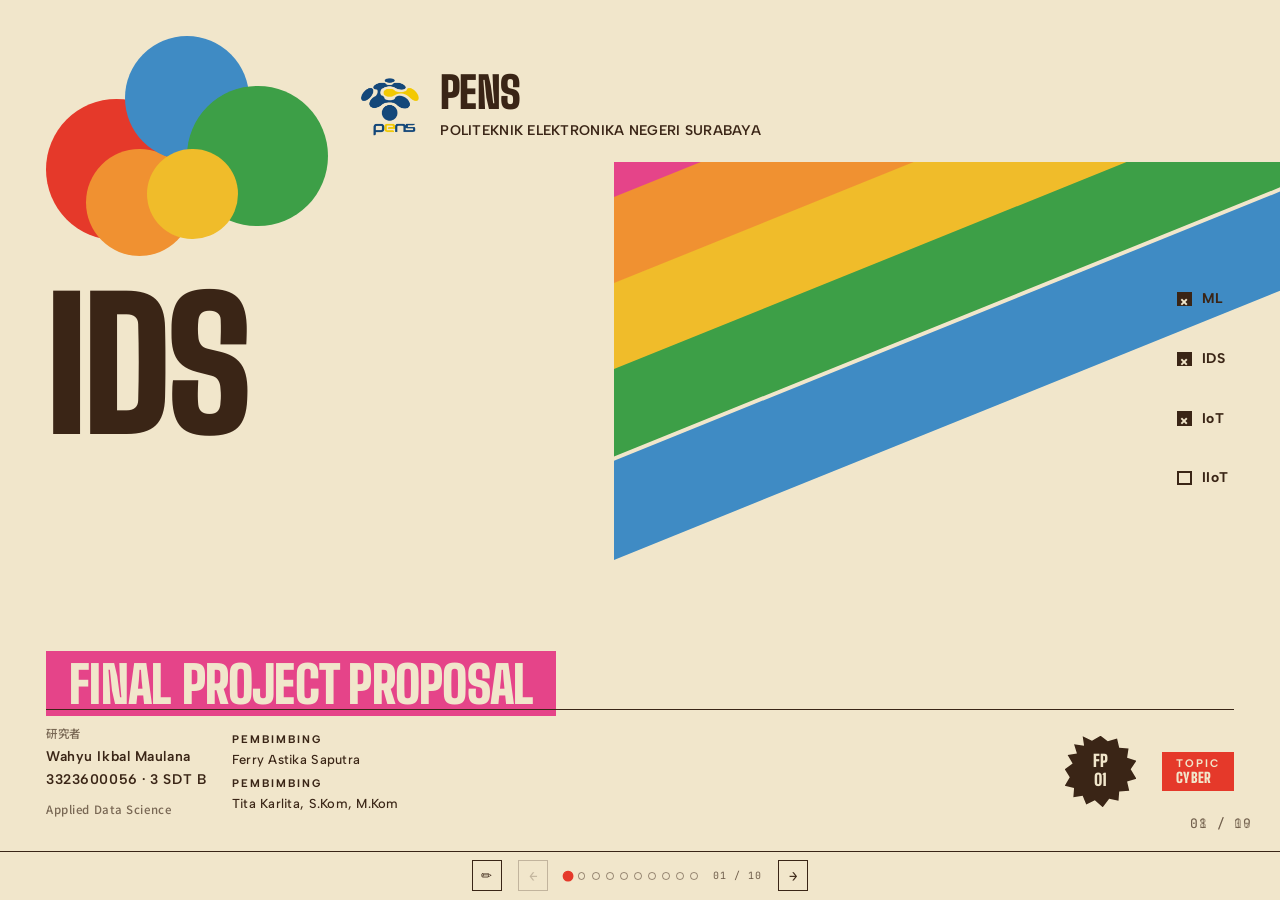
==== commit 923c225f: "push" ====
--- a/documents/proposal/presentation/index.html
+++ b/documents/proposal/presentation/index.html
@@ -1,56 +1,49 @@
 <!doctype html>
-<html lang="id">
+<html lang="en">
 <head>
 <meta charset="utf-8" />
-<title>Cross-Dataset Evaluation IoT/IIoT IDS — Wahyu Ikbal Maulana</title>
+<title>Cross-Dataset IDS Evaluation — Wahyu Ikbal Maulana</title>
 <meta name="viewport" content="width=device-width, initial-scale=1" />
-
-<!-- Google Fonts -->
 <link rel="preconnect" href="https://fonts.googleapis.com" />
 <link rel="preconnect" href="https://fonts.gstatic.com" crossorigin />
 <link href="https://fonts.googleapis.com/css2?family=Big+Shoulders+Display:wght@500;700;800;900&family=Albert+Sans:wght@400;500;600;700&family=JetBrains+Mono:wght@400;500&family=Noto+Sans+JP:wght@500;700&display=swap" rel="stylesheet" />
-
-<!-- Styles & Script -->
 <link rel="stylesheet" href="styles.css" />
 <script src="slides.js" defer></script>
 </head>
 <body>
 
-<!-- ════════════════════════════════════════════════════════════
-     SLIDE DECK
-     ════════════════════════════════════════════════════════════ -->
 <div class="deck">
   <div class="stage">
 
-    <!-- ─────────────────────────────────────────────────────────
+    <!-- ═════════════════════════════════════════════
          1 / COVER
-         ───────────────────────────────────────────────────────── -->
+         ═════════════════════════════════════════════ -->
     <section class="slide s-cover active" aria-label="Cover">
 
       <div class="petals" aria-hidden="true">
-        <div class="petal p1"></div>
-        <div class="petal p2"></div>
-        <div class="petal p3"></div>
-        <div class="petal p4"></div>
-        <div class="petal p5"></div>
+        <div class="petal p1"></div><div class="petal p2"></div>
+        <div class="petal p3"></div><div class="petal p4"></div><div class="petal p5"></div>
       </div>
 
       <div class="brand">
-        <div class="b1">PENS<br/>2025</div>
-        <div class="b2">POLITEKNIK ELEKTRONIKA NEGERI SURABAYA</div>
+        <img class="brand-logo" src="./assets/pens-logo.png" alt="PENS logo">
+        <div class="brand-copy">
+          <div class="b1">PENS</div>
+          <div class="b2" data-eid="cover-school">POLITEKNIK ELEKTRONIKA NEGERI SURABAYA</div>
+        </div>
       </div>
 
       <div class="ribbons" aria-hidden="true">
-        <div class="ribbon r-pink"   style="top: 0%;  height: 18%; transform: rotate(-22deg);"></div>
-        <div class="ribbon r-orange" style="top: 18%; height: 16%; transform: rotate(-22deg);"></div>
-        <div class="ribbon r-yellow" style="top: 35%; height: 16%; transform: rotate(-22deg);"></div>
-        <div class="ribbon r-green"  style="top: 52%; height: 16%; transform: rotate(-22deg);"></div>
-        <div class="ribbon r-blue"   style="top: 70%; height: 18%; transform: rotate(-22deg);"></div>
+        <div class="ribbon r-pink"   style="top:0%;  height:18%; transform:rotate(-22deg);"></div>
+        <div class="ribbon r-orange" style="top:18%; height:16%; transform:rotate(-22deg);"></div>
+        <div class="ribbon r-yellow" style="top:35%; height:16%; transform:rotate(-22deg);"></div>
+        <div class="ribbon r-green"  style="top:52%; height:16%; transform:rotate(-22deg);"></div>
+        <div class="ribbon r-blue"   style="top:70%; height:18%; transform:rotate(-22deg);"></div>
       </div>
 
       <div class="hero">IDS</div>
 
-      <div class="lockup">PROGRESS FINAL PROJECT</div>
+      <div class="lockup" data-eid="cover-lockup">FINAL PROJECT PROPOSAL</div>
 
       <div class="specs">
         <div class="spec"><span class="box checked"></span><span>ML</span></div>
@@ -62,12 +55,13 @@
       <div class="cfooter">
         <div class="made">
           <span class="jp-tag">研究者</span>
-          Wahyu Ikbal Maulana<br/>
-          3323600056 · 3 SDT B
+          <span data-eid="cover-name">Wahyu Ikbal Maulana</span><br/>
+          <span data-eid="cover-nim">3323600056 · 3 SDT B</span>
+          <span class="jp-tag">Applied Data Science</span>
         </div>
         <div class="nr">
-          <span><strong>Pembimbing I</strong> · Ferry Astika Saputra, S.T, M.Sc</span>
-          <span><strong>Pembimbing II</strong> · Tita Karlita, S.Kom, M.Kom</span>
+          <span><strong>PEMBIMBING</strong><br/><span data-eid="cover-adv1">Ferry Astika Saputra</span></span>
+          <span><strong>PEMBIMBING</strong><br/><span data-eid="cover-adv2">Tita Karlita, S.Kom, M.Kom</span></span>
         </div>
         <div class="seal">FP<br/>01</div>
         <div class="stamp">
@@ -76,15 +70,16 @@
         </div>
       </div>
 
-      <div class="pagenum">01 / 08</div>
-    </section>
-
-    <!-- ─────────────────────────────────────────────────────────
+      <div class="pagenum">01 / 09</div>
+    </section>
+
+
+    <!-- ═════════════════════════════════════════════
          2 / 5 WHY — Research Motivation
-         ───────────────────────────────────────────────────────── -->
-    <section class="slide s-why" aria-label="5 WHY – Motivasi Penelitian">
-
-      <div class="why-kicker">Mengapa penelitian ini ada · 5 alasan yang saling terhubung</div>
+         ═════════════════════════════════════════════ -->
+    <section class="slide s-why" aria-label="Research Motivation – 5 Why">
+
+      <div class="why-kicker" data-eid="why-kicker">Why this research exists · 5 interconnected reasons</div>
 
       <div class="blob b-red"    aria-hidden="true"></div>
       <div class="blob b-orange" aria-hidden="true"></div>
@@ -98,8 +93,8 @@
           <div class="wi-num">1</div>
           <div class="wi-body">
             <div class="wi-lbl">New Dataset</div>
-            <div class="wi-title">CIC IIoT 2025 Lahir</div>
-            <div class="wi-desc">Dataset IIoT terbaru — sensor time-series + trafik jaringan tersinkron. 50 jenis serangan, 7 kategori, 40 perangkat industri. Lebih representatif dari pendahulunya.</div>
+            <div class="wi-title" data-eid="why1-title">CIC IIoT 2025 Released</div>
+            <div class="wi-desc" data-eid="why1-desc">Latest IIoT benchmark — synchronized sensor time-series and network traffic. 50 attack types, 7 categories, 40 industrial devices. More representative than its predecessor.</div>
             <div class="wi-mono">unb.ca/cic · IIoT-Dataset-2025</div>
           </div>
         </div>
@@ -107,10 +102,11 @@
         <div class="why-item">
           <div class="wi-strip"></div>
           <div class="wi-num">2</div>
-          <div class="wi-body">
+        <div class="wi-body">
             <div class="wi-lbl">Threat Landscape</div>
-            <div class="wi-title">820K Serangan / Hari</div>
-            <div class="wi-desc">Naik 46% dari tahun sebelumnya (ORDR). Ekosistem IoT terus berkembang — perangkat makin banyak, celah keamanan meluas, data lama tidak cukup representatif.</div>
+            <div class="wi-note">Problem</div>
+            <div class="wi-title" data-eid="why2-title">820K Attacks / Day</div>
+            <div class="wi-desc" data-eid="why2-desc">Up 46% from the previous year (ORDR). The IoT ecosystem keeps expanding — more devices, wider attack surface, older datasets no longer representative enough.</div>
             <div class="wi-mono">ordr.net · IoT Security Statistics</div>
           </div>
         </div>
@@ -118,10 +114,11 @@
         <div class="why-item">
           <div class="wi-strip"></div>
           <div class="wi-num">3</div>
-          <div class="wi-body">
-            <div class="wi-lbl">Data Lama Bias</div>
-            <div class="wi-title">97.7% Class Imbalance</div>
-            <div class="wi-desc">CICIoT2023 didominasi traffic serangan sampai 97.7%. Akurasi 99% terlihat bagus, tapi model sebenarnya hanya menebak kelas mayoritas — tidak benar-benar belajar.</div>
+        <div class="wi-body">
+            <div class="wi-lbl">Dataset Bias</div>
+            <div class="wi-note">Problem</div>
+            <div class="wi-title" data-eid="why3-title">97.7% Class Imbalance</div>
+            <div class="wi-desc" data-eid="why3-desc">CICIoT2023 is dominated by attack traffic at 97.7%. 99% accuracy looks great, but the model is mostly guessing the majority class — not actually learning.</div>
             <div class="wi-mono">CICIoT2023 · class analysis</div>
           </div>
         </div>
@@ -129,10 +126,11 @@
         <div class="why-item">
           <div class="wi-strip"></div>
           <div class="wi-num">4</div>
-          <div class="wi-body">
+        <div class="wi-body">
             <div class="wi-lbl">ML Implementation</div>
-            <div class="wi-title">Dataset → Model IDS</div>
-            <div class="wi-desc">CIC IIoT 2025 relevan sebagai benchmark ML untuk IDS. Namun data keamanan IoT kompleks — multi-class performance jauh di bawah binary classification.</div>
+            <div class="wi-note">Problem</div>
+            <div class="wi-title" data-eid="why4-title">Dataset → IDS Model</div>
+            <div class="wi-desc" data-eid="why4-desc">CIC IIoT 2025 is relevant as an ML benchmark for IDS. But IoT security data is complex — multi-class performance falls far below binary classification.</div>
             <div class="wi-mono">Feature Selection · IDS · Benchmark</div>
           </div>
         </div>
@@ -142,75 +140,180 @@
           <div class="wi-num">5</div>
           <div class="wi-body">
             <div class="wi-lbl">Generalization</div>
-            <div class="wi-title">Cross-Dataset Eval</div>
-            <div class="wi-desc">Model bagus di satu dataset belum tentu generalisasi ke domain lain. Evaluasi lintas dataset membuktikan model belajar pola serangan umum, bukan hafal data latih.</div>
+            <div class="wi-title" data-eid="why5-title">Cross-Dataset Eval</div>
+            <div class="wi-desc" data-eid="why5-desc">A model that performs well on one dataset may not generalize to another domain. Cross-dataset evaluation proves the model learns general attack patterns, not memorized training data.</div>
             <div class="wi-mono">Cross-domain · Generalization · IDS</div>
           </div>
         </div>
 
       </div>
 
-      <div class="pagenum">02 / 08</div>
-    </section>
-
-    <!-- ─────────────────────────────────────────────────────────
-         3 / DATASET COMPARISON
-         ───────────────────────────────────────────────────────── -->
-    <section class="slide s-catalogue" aria-label="Dataset Comparison">
-      <div class="frame">
-        <div class="topbar">
-          <div class="ttl">Dataset <em>Comparison</em></div>
-          <div class="lab">CIC IoT 2023 · versus · CIC IIoT 2025 (DataSense)</div>
-        </div>
-        <div class="grid col-2">
-
-          <div class="card c-orange">
-            <div class="topstrip"></div>
-            <div class="body">
-              <div class="nm">CIC IoT<br/>2023</div>
-              <div class="desc">Benchmark keamanan jaringan IoT umum. Topologi dengan 105 perangkat IoT nyata — smart home, office, campus. Baseline utama di banyak penelitian IDS berbasis trafik jaringan.</div>
-              <div class="specs">
-                <div class="row"><span class="k">FOKUS</span><span>IoT umum · smart environment</span></div>
-                <div class="row"><span class="k">PERANGKAT</span><span>105 perangkat IoT nyata</span></div>
-                <div class="row"><span class="k">MODALITAS</span><span>Trafik jaringan (flow / packet)</span></div>
-                <div class="row"><span class="k">SERANGAN</span><span>33 jenis · 7 kategori</span></div>
-                <div class="row"><span class="k">FITUR</span><span>~48 fitur per flow</span></div>
-                <div class="row"><span class="k">LABEL</span><span>Benign vs 33 attack labels</span></div>
-                <div class="row"><span class="k">MASALAH</span><span>Class imbalance 97.7%</span></div>
-              </div>
-            </div>
-          </div>
-
-          <div class="card c-blue">
-            <div class="topstrip"></div>
-            <div class="body">
-              <div class="nm">CIC IIoT<br/>2025</div>
-              <div class="desc">Benchmark Industrial IoT generasi terbaru. Menggabungkan sensor time-series dan trafik jaringan yang tersinkron — lebih dekat ke kondisi industri nyata, lebih kaya fitur.</div>
-              <div class="specs">
-                <div class="row"><span class="k">FOKUS</span><span>Industrial IoT · sensor + jaringan</span></div>
-                <div class="row"><span class="k">PERANGKAT</span><span>40 perangkat IIoT beragam</span></div>
-                <div class="row"><span class="k">MODALITAS</span><span>Sensor time-series + trafik</span></div>
-                <div class="row"><span class="k">SERANGAN</span><span>50 jenis · 7 kategori</span></div>
-                <div class="row"><span class="k">FITUR</span><span>Multi-fitur sensor + jaringan</span></div>
-                <div class="row"><span class="k">LABEL</span><span>Benign vs 50 attack types</span></div>
-                <div class="row"><span class="k">DESAIN</span><span>Multi-objektif: akurasi vs resource</span></div>
-              </div>
-            </div>
-          </div>
-
-        </div>
-      </div>
-      <div class="pagenum">03 / 08</div>
-    </section>
-
-    <!-- ─────────────────────────────────────────────────────────
-         4 / RELATED WORKS
-         ───────────────────────────────────────────────────────── -->
+      <div class="pagenum">02 / 09</div>
+    </section>
+
+
+    <!-- ═════════════════════════════════════════════
+         3 / GOALS & BENEFITS (new slide)
+         ═════════════════════════════════════════════ -->
+    <section class="slide s-goals" aria-label="Research Goals and Benefits">
+      <div class="frame">
+        <div class="topbar">
+          <div class="ttl">Goals &amp; <em>Benefits</em></div>
+          <div class="lab">Research objectives<br/>· expected contributions</div>
+        </div>
+        <div class="cols">
+
+          <!-- Left: Research Goals -->
+          <div class="col-card">
+            <div class="col-hd hd-goals">
+              <div class="hd-label">Objectives</div>
+              <div class="hd-title">Research Goals</div>
+            </div>
+            <div class="col-body">
+              <div class="goal-item">
+                <div class="goal-num">1</div>
+                <div class="goal-text" data-eid="goal1">Evaluate the cross-domain generalization capability of ML-based IDS between IoT and IIoT environments.</div>
+              </div>
+              <div class="goal-item">
+                <div class="goal-num">2</div>
+                <div class="goal-text" data-eid="goal2">Quantify the generalization gap between in-dataset and cross-dataset evaluation scenarios.</div>
+              </div>
+              <div class="goal-item">
+                <div class="goal-num">3</div>
+                <div class="goal-text" data-eid="goal3">Identify robust network traffic features that remain effective across different datasets.</div>
+              </div>
+              <div class="goal-item">
+                <div class="goal-num">4</div>
+                <div class="goal-text" data-eid="goal4">Establish a cross-dataset benchmark using Decision Tree, Random Forest, and XGBoost.</div>
+              </div>
+            </div>
+          </div>
+
+          <!-- Right: Research Benefits -->
+          <div class="col-card">
+            <div class="col-hd hd-bene">
+              <div class="hd-label">Contributions</div>
+              <div class="hd-title">Research Benefits</div>
+            </div>
+            <div class="col-body">
+              <div class="benefit-item">
+                <div class="benefit-dot"></div>
+                <div class="benefit-text" data-eid="bene1">Provides a baseline benchmark for the newly released DataSense (CIC IIoT 2025) dataset.</div>
+              </div>
+              <div class="benefit-item">
+                <div class="benefit-dot"></div>
+                <div class="benefit-text" data-eid="bene2">Supports the development of more reliable and generalizable IDS models for real-world IIoT deployment.</div>
+              </div>
+              <div class="benefit-item">
+                <div class="benefit-dot"></div>
+                <div class="benefit-text" data-eid="bene3">Reduces the risk of overestimating IDS performance caused by single-dataset evaluation.</div>
+              </div>
+              <div class="benefit-item">
+                <div class="benefit-dot"></div>
+                <div class="benefit-text" data-eid="bene4">Contributes empirical evidence on the impact of domain shift between IoT and IIoT datasets.</div>
+              </div>
+              <div class="benefit-item">
+                <div class="benefit-dot"></div>
+                <div class="benefit-text" data-eid="bene5">Serves as a reference for future research on cross-dataset intrusion detection evaluation.</div>
+              </div>
+            </div>
+          </div>
+
+        </div>
+      </div>
+      <div class="pagenum">03 / 09</div>
+    </section>
+
+
+    <!-- ═════════════════════════════════════════════
+         4 / DATASET COMPARISON (proper table)
+         ═════════════════════════════════════════════ -->
+    <section class="slide s-compare" aria-label="Dataset Overview">
+      <div class="frame">
+        <div class="topbar">
+          <div class="ttl">Dataset</div>
+          <div class="lab">CICIoT 2023 vs CIC IIoT 2025</div>
+        </div>
+        <div class="table-wrap">
+          <table class="compare-table">
+            <thead>
+              <tr>
+                <th>Attribute</th>
+                <th class="th-2023">CICIoT 2023</th>
+                <th class="th-2025">CIC IIoT 2025 · DataSense</th>
+              </tr>
+            </thead>
+            <tbody>
+              <tr>
+                <td>Domain</td>
+                <td>Consumer IoT · smart home / campus</td>
+                <td>Industrial IoT · factory / plant floor</td>
+              </tr>
+              <tr>
+                <td>Devices</td>
+                <td>105 heterogeneous IoT devices</td>
+                <td>40 IIoT + OT industrial devices</td>
+              </tr>
+              <tr>
+                <td>Modality</td>
+                <td>Network traffic (flow / packet)</td>
+                <td>Sensor time-series + network traffic</td>
+              </tr>
+              <tr>
+                <td>Attacks</td>
+                <td>33 types · 7 categories</td>
+                <td><span class="hlb">50 types · 7 categories</span></td>
+              </tr>
+              <tr>
+                <td>Features</td>
+                <td>~48 features per flow</td>
+                <td>Multi-modal: sensor + network features</td>
+              </tr>
+              <tr>
+                <td>Labels</td>
+                <td>Benign + 33 attack classes</td>
+                <td>Benign + 50 attack types</td>
+              </tr>
+              <tr>
+                <td>Challenge</td>
+                <td><span class="hl">97.7% class imbalance</span></td>
+                <td>Domain shift from IoT to IIoT</td>
+              </tr>
+            </tbody>
+          </table>
+        </div>
+        <div class="dataset-links">
+          <a class="dataset-link" href="https://www.unb.ca/cic/datasets/iotdataset-2023.html" target="_blank" rel="noreferrer" data-preview-title="CICIoT 2023" data-preview-url="https://www.unb.ca/cic/datasets/iotdataset-2023.html">
+            <span class="dl-tag">CICIoT 2023</span>
+            <span class="dl-url">unb.ca/cic/datasets/iotdataset-2023.html</span>
+          </a>
+          <a class="dataset-link" href="https://www.unb.ca/cic/datasets/iiot-dataset-2025.html" target="_blank" rel="noreferrer" data-preview-title="CIC IIoT 2025" data-preview-url="https://www.unb.ca/cic/datasets/iiot-dataset-2025.html">
+            <span class="dl-tag">CIC IIoT 2025</span>
+            <span class="dl-url">unb.ca/cic/datasets/iiot-dataset-2025.html</span>
+          </a>
+        </div>
+        <aside class="dataset-preview" aria-live="polite">
+          <div class="dataset-preview-head">
+            <div class="preview-kicker">Hover preview</div>
+            <div class="preview-title" data-preview-title>CICIoT 2023</div>
+            <div class="preview-url" data-preview-url>https://www.unb.ca/cic/datasets/iotdataset-2023.html</div>
+          </div>
+          <iframe class="dataset-preview-frame" title="CICIoT 2023 preview" src="about:blank" data-preview-src="https://www.unb.ca/cic/datasets/iotdataset-2023.html" loading="lazy"></iframe>
+          <div class="dataset-preview-note">If the site blocks embedding, open the link to view the page.</div>
+        </aside>
+      </div>
+      <div class="pagenum">04 / 09</div>
+    </section>
+
+
+    <!-- ═════════════════════════════════════════════
+         5 / RELATED WORKS
+         ═════════════════════════════════════════════ -->
     <section class="slide s-catalogue" aria-label="Related Works">
       <div class="frame">
         <div class="topbar">
           <div class="ttl">Related <em>Works</em></div>
-          <div class="lab">Referensi workflow · peneliti sebelumnya · handling CICIoT2023</div>
+          <div class="lab">Prior workflows · researchers · CICIoT2023 approaches</div>
         </div>
         <div class="grid">
 
@@ -218,7 +321,7 @@
             <div class="topstrip"></div>
             <div class="body">
               <div class="nm">Feature<br/>Engineering</div>
-              <div class="desc">Raw traffic → variance threshold → correlation filter → 48-fitur subset. PCA untuk dimensionality reduction sebelum klasifikasi. Fokus pada efisiensi komputasi.</div>
+              <div class="desc" data-eid="rw1-desc">Raw traffic → variance threshold → correlation filter → 48-feature subset. PCA for dimensionality reduction before classification. Focus on computational efficiency.</div>
               <div class="specs">
                 <div class="row"><span class="k">INPUT</span><span>Raw packet capture</span></div>
                 <div class="row"><span class="k">SELECTION</span><span>Variance + Correlation</span></div>
@@ -232,7 +335,7 @@
             <div class="topstrip"></div>
             <div class="body">
               <div class="nm">Ensemble<br/>Learning</div>
-              <div class="desc">Multiple base classifiers (RF, DT, SVM, NB) → majority voting atau stacking → ensemble decision. Imbalance ditangani dengan SMOTE atau class weighting.</div>
+              <div class="desc" data-eid="rw2-desc">Multiple base classifiers (RF, DT, SVM, NB) → majority voting or stacking → ensemble decision. Class imbalance handled with SMOTE or class weighting.</div>
               <div class="specs">
                 <div class="row"><span class="k">BASE</span><span>RF · DT · SVM · NB</span></div>
                 <div class="row"><span class="k">COMBINE</span><span>Voting · Stacking</span></div>
@@ -246,7 +349,7 @@
             <div class="topstrip"></div>
             <div class="body">
               <div class="nm">Deep<br/>Learning</div>
-              <div class="desc">Normalisasi flow → LSTM/CNN untuk deteksi sequential. Autoencoder untuk anomaly detection pada traffic IoT terenkripsi atau tidak berlabel.</div>
+              <div class="desc" data-eid="rw3-desc">Normalized flow → LSTM/CNN for sequential detection. Autoencoder for anomaly detection on encrypted or unlabeled IoT traffic.</div>
               <div class="specs">
                 <div class="row"><span class="k">INPUT</span><span>Time-series network flow</span></div>
                 <div class="row"><span class="k">MODEL</span><span>LSTM · CNN · Autoencoder</span></div>
@@ -260,7 +363,7 @@
             <div class="topstrip"></div>
             <div class="body">
               <div class="nm">Cross-<br/>Validation</div>
-              <div class="desc">Stratified k-fold CV dengan per-class metrics. Beberapa studi menambahkan cross-dataset test untuk generalisasi ke environment lain.</div>
+              <div class="desc" data-eid="rw4-desc">Stratified k-fold CV with per-class metrics. Some studies add cross-dataset testing to validate generalization to other environments.</div>
               <div class="specs">
                 <div class="row"><span class="k">EVAL</span><span>Stratified k-fold CV</span></div>
                 <div class="row"><span class="k">METRICS</span><span>Precision · Recall · F1</span></div>
@@ -272,239 +375,190 @@
 
         </div>
       </div>
-      <div class="pagenum">04 / 08</div>
-    </section>
-
-    <!-- ─────────────────────────────────────────────────────────
-         5 / PREVIOUS WORK — Semester 3
-         ───────────────────────────────────────────────────────── -->
-    <section class="slide s-stripe" aria-label="Previous Work – Semester 3">
-      <div class="ribbon-stack" aria-hidden="true">
-        <div class="rib r1"></div>
-        <div class="rib r2"></div>
-        <div class="rib r3"></div>
-        <div class="rib r4"></div>
-        <div class="rib r5"></div>
-      </div>
-      <div class="quote-wrap">
-        <div class="qkicker">Pengerjaan sebelumnya · Semester 3 · 3 SDT B</div>
-        <h2 class="qbody">Ensemble Learning pada <em>CIC IoT 2023</em></h2>
-        <div class="qattr">Komparasi 7 algoritma ML — Random Forest · XGBoost · SVM · KNN · Logistic Regression · Naive Bayes · Decision Tree → Ensemble · CICIoT2023 · PENS</div>
-      </div>
-      <div class="pagenum">05 / 08</div>
-    </section>
-
-    <!-- ─────────────────────────────────────────────────────────
-         6 / SYSTEM DESIGN
-         ───────────────────────────────────────────────────────── -->
+      <div class="pagenum">05 / 09</div>
+    </section>
+
+
+    <!-- ═════════════════════════════════════════════
+         6 / PREVIOUS WORK — Gallery with lightbox
+         ═════════════════════════════════════════════ -->
+    <section class="slide s-prev" aria-label="Previous Work – Semester 3">
+      <div class="frame">
+        <div class="topbar">
+          <div class="ttl">Proposed Workflow <em>CIC IoT 2023 - Related Research</em></div>
+        </div>
+        <div class="workflow-board">
+          <figure class="workflow-main">
+            <img src="./research-workflow/workflow.png" alt="Proposed workflow overview">
+          </figure>
+          <div class="workflow-side">
+            <figure class="workflow-card">
+              <img src="./research-workflow/20260521013820.png" alt="Workflow supporting image 1">
+            </figure>
+            <figure class="workflow-card">
+              <img src="./research-workflow/20260521014032.png" alt="Workflow supporting image 2">
+            </figure>
+            <figure class="workflow-card">
+              <img src="./research-workflow/20260521014056.png" alt="Workflow supporting image 3">
+            </figure>
+            <figure class="workflow-card">
+              <img src="./research-workflow/20260521014454.png" alt="Workflow supporting image 4">
+            </figure>
+          </div>
+        </div>
+      </div>
+      <div class="pagenum">06 / 09</div>
+    </section>
+
+
+    <!-- ═════════════════════════════════════════════
+         7 / SYSTEM DESIGN
+         ═════════════════════════════════════════════ -->
     <section class="slide s-data" aria-label="System Design">
       <div class="frame">
         <div class="topbar">
-          <div class="ttl">Arsitektur <em style="color:var(--red);font-style:normal;">Sistem</em></div>
-          <div class="lab">Proposed pipeline · CICIoT2023 + CIC IIoT 2025 · cross-dataset evaluation</div>
+          <div class="ttl">System <em style="color:var(--red);font-style:normal;">Design</em></div>
+          <div class="lab">CICIoT2023 training flow · CIC IIoT 2025 testing flow</div>
         </div>
         <div class="body">
-          <div class="col-a">
-            <div class="stat">
-              <div class="vbig" style="color:var(--blue);">2×<sub style="color:var(--ink);">DS</sub></div>
-              <div class="lab-tag">Dual Dataset</div>
-              <div class="desc">Dua dataset digunakan secara paralel — satu untuk train, satu untuk cross-test. Model lama (Semester 3) tetap dipertahankan sebagai pembanding baseline.</div>
-            </div>
-            <div class="stat">
-              <div class="vbig" style="font-size:clamp(48px,min(5vw,8vh),100px); color:var(--green);">GEN<sub style="color:var(--ink);font-size:0.35em;">ERAL</sub></div>
-              <div class="lab-tag">Target Akhir</div>
-              <div class="desc">Menemukan kombinasi feature selection + model yang paling generalisasi lintas domain IoT berbeda.</div>
-            </div>
-          </div>
-
-          <div class="eq">
-            <div class="bars">
-              <div class="bcol" data-c="o" title="CICIoT2023">
-                <div class="seg on"></div><div class="seg on"></div><div class="seg on"></div>
-                <div class="seg"></div><div class="seg"></div><div class="seg"></div>
-              </div>
-              <div class="bcol" data-c="b" title="CIC IIoT 2025">
-                <div class="seg on"></div><div class="seg on"></div><div class="seg on"></div><div class="seg on"></div>
-                <div class="seg"></div><div class="seg"></div>
-              </div>
-              <div class="bcol" data-c="y" title="Preprocessing">
-                <div class="seg on"></div><div class="seg on"></div><div class="seg on"></div>
-                <div class="seg"></div><div class="seg"></div><div class="seg"></div>
-              </div>
-              <div class="bcol" data-c="p" title="Feature Selection">
-                <div class="seg on"></div><div class="seg on"></div><div class="seg on"></div><div class="seg on"></div><div class="seg on"></div>
-                <div class="seg"></div>
-              </div>
-              <div class="bcol" data-c="r" title="ML Training">
-                <div class="seg on"></div><div class="seg on"></div><div class="seg on"></div><div class="seg on"></div>
-                <div class="seg"></div><div class="seg"></div>
-              </div>
-              <div class="bcol" data-c="g" title="Cross-Evaluation">
-                <div class="seg on"></div><div class="seg on"></div><div class="seg on"></div><div class="seg on"></div><div class="seg on"></div>
-                <div class="seg"></div>
-              </div>
-              <div class="bcol" data-c="b" title="Generalization Analysis">
-                <div class="seg on"></div><div class="seg on"></div><div class="seg on"></div><div class="seg on"></div><div class="seg on"></div><div class="seg on"></div>
-              </div>
-              <div class="bcol" data-c="p" title="Old Model Baseline">
-                <div class="seg on"></div><div class="seg on"></div><div class="seg on"></div>
-                <div class="seg"></div><div class="seg"></div><div class="seg"></div>
-              </div>
-            </div>
-            <div class="ticks">
-              <div class="ticklab">DS.2023</div>
-              <div class="ticklab">DS.2025</div>
-              <div class="ticklab">Preproc</div>
-              <div class="ticklab">Feat.Sel</div>
-              <div class="ticklab">ML Train</div>
-              <div class="ticklab">Cross-Eval</div>
-              <div class="ticklab">Gen.Anal</div>
-              <div class="ticklab">Baseline</div>
-            </div>
-          </div>
-        </div>
-      </div>
-      <div class="pagenum">06 / 08</div>
-    </section>
-
-    <!-- ─────────────────────────────────────────────────────────
-         7 / TIMELINE — 8 bulan
-         ───────────────────────────────────────────────────────── -->
-    <section class="slide s-cal" aria-label="Timeline Penelitian">
-      <div class="frame">
-        <div class="topbar">
-          <div class="ttl">Timeline</div>
-          <div class="lab">8 bulan · Maret – Oktober 2025 · saat ini: Bulan 1</div>
-        </div>
-        <div class="ledger">
-          <div class="row headrow">
-            <div>Bulan</div>
-            <div>Tahapan</div>
-            <div>Aktivitas Utama</div>
-            <div>Status</div>
-            <div>N.R.</div>
-          </div>
-          <div class="row active-row">
-            <div class="date-tag">Mar 2025</div>
-            <div class="ttl-row"><em>Eksplorasi Data</em></div>
-            <div class="ven">EDA, profiling CICIoT2023 &amp; CIC IIoT 2025, statistik awal</div>
-            <div><span class="chip c-pink">AKTIF</span></div>
-            <div class="nr-cell"><span class="b fill"></span><span class="b"></span></div>
-          </div>
-          <div class="row">
-            <div class="date-tag">Apr 2025</div>
-            <div class="ttl-row">Preprocessing</div>
-            <div class="ven">Cleaning, normalisasi, handling imbalance (SMOTE / class weight)</div>
-            <div><span class="chip c-orange">PLAN</span></div>
-            <div class="nr-cell"><span class="b"></span><span class="b fill"></span></div>
-          </div>
-          <div class="row">
-            <div class="date-tag">Mei 2025</div>
-            <div class="ttl-row">Feature Selection</div>
-            <div class="ven">Seleksi fitur multi-objektif — akurasi vs resource efficiency</div>
-            <div><span class="chip c-orange">PLAN</span></div>
-            <div class="nr-cell"><span class="b"></span><span class="b fill"></span></div>
-          </div>
-          <div class="row">
-            <div class="date-tag">Jun 2025</div>
-            <div class="ttl-row">Model Development</div>
-            <div class="ven">Training RF, XGBoost, SVM, ensemble pada kedua dataset</div>
-            <div><span class="chip c-yellow">PLAN</span></div>
-            <div class="nr-cell"><span class="b"></span><span class="b fill"></span></div>
-          </div>
-          <div class="row">
-            <div class="date-tag">Jul 2025</div>
-            <div class="ttl-row">Cross-Dataset Eval</div>
-            <div class="ven">Train DS.2023 → test DS.2025, dan sebaliknya · baseline comparison</div>
-            <div><span class="chip c-yellow">PLAN</span></div>
-            <div class="nr-cell"><span class="b"></span><span class="b fill"></span></div>
-          </div>
-          <div class="row">
-            <div class="date-tag">Agt 2025</div>
-            <div class="ttl-row">Analisis Hasil</div>
-            <div class="ven">Perbandingan generalisasi, identifikasi best model + feature subset</div>
-            <div><span class="chip c-green">PLAN</span></div>
-            <div class="nr-cell"><span class="b fill"></span><span class="b"></span></div>
-          </div>
-          <div class="row">
-            <div class="date-tag">Sep 2025</div>
-            <div class="ttl-row">Penulisan Laporan</div>
-            <div class="ven">Draft laporan final project, revisi bab per bab bersama pembimbing</div>
-            <div><span class="chip c-blue">PLAN</span></div>
-            <div class="nr-cell"><span class="b fill"></span><span class="b"></span></div>
-          </div>
-          <div class="row">
-            <div class="date-tag">Okt 2025</div>
-            <div class="ttl-row">Sidang Final</div>
-            <div class="ven">Presentasi &amp; sidang akhir final project · PENS</div>
-            <div><span class="chip c-red">SIDANG</span></div>
-            <div class="nr-cell"><span class="b fill"></span><span class="b fill"></span></div>
-          </div>
-        </div>
-      </div>
-      <div class="pagenum">07 / 08</div>
-    </section>
-
-    <!-- ─────────────────────────────────────────────────────────
-         8 / CLOSING
-         ───────────────────────────────────────────────────────── -->
-    <section class="slide s-colophon" aria-label="Penutup">
-
-      <div class="ribbons" aria-hidden="true">
-        <div class="ribbon r-blue"   style="bottom: 0%;  height: 18%; transform: rotate(22deg);"></div>
-        <div class="ribbon r-green"  style="bottom: 18%; height: 16%; transform: rotate(22deg);"></div>
-        <div class="ribbon r-yellow" style="bottom: 35%; height: 16%; transform: rotate(22deg);"></div>
-        <div class="ribbon r-orange" style="bottom: 52%; height: 16%; transform: rotate(22deg);"></div>
-        <div class="ribbon r-pink"   style="bottom: 70%; height: 18%; transform: rotate(22deg);"></div>
-      </div>
-
-      <div class="col-petals" aria-hidden="true">
-        <div class="petal p1"></div>
-        <div class="petal p2"></div>
-        <div class="petal p3"></div>
-        <div class="petal p4"></div>
-      </div>
-
-      <div class="seal-stack">
-        <div class="seal">FP<br/>08</div>
-        <div class="red-stamp">DONE</div>
-      </div>
-
-      <div class="titlewrap">
-        <div class="ktag">Penutup · Progress Final Project 2025 · PENS</div>
-        <h2 class="ttl">Terima<br/>Kasih.</h2>
-      </div>
-
-      <div class="col-footer">
-        <div>
-          <div class="ftag">Peneliti</div>
-          <div class="ftxt">Wahyu Ikbal Maulana<br/>3323600056 · 3 SDT B</div>
-        </div>
-        <div>
-          <div class="ftag">Dataset</div>
-          <div class="ftxt">CIC IoT 2023<br/>CIC IIoT 2025</div>
-        </div>
-        <div>
-          <div class="ftag">Pembimbing</div>
-          <div class="ftxt">Ferry Astika Saputra<br/>Tita Karlita, S.Kom, M.Kom</div>
-        </div>
-      </div>
-
-      <div class="pagenum">08 / 08</div>
+          <figure class="diagram-figure">
+            <img src="./assets/system-architecture.png" alt="System design diagram for the cross-dataset evaluation pipeline">
+          </figure>
+          <div class="diagram-caption">Train on CICIoT2023, then align features and test on CIC IIoT 2025 to measure the generalization gap.</div>
+        </div>
+      </div>
+      <div class="pagenum">07 / 09</div>
+    </section>
+
+
+    <!-- ═════════════════════════════════════════════
+         8 / THREE FINAL OUTPUTS
+         ═════════════════════════════════════════════ -->
+    <section class="slide s-outputs" aria-label="Final Outputs">
+      <div class="frame">
+        <div class="topbar">
+          <div class="ttl">Final <em>Outputs</em></div>
+          <div class="lab">Three deliverables from the study</div>
+        </div>
+        <div class="outputs-wrap">
+          <div class="outputs-hero">
+            <div class="out-num">3</div>
+            <div class="out-copy">
+              <div class="out-kicker">The final result is a three-part answer to the research problem.</div>
+              <div class="out-cards">
+                <article class="out-card">
+                  <div class="out-card-title">Generalization Gap</div>
+                  <div class="out-card-desc">Measures how far performance drops when the model moves from in-dataset testing to cross-dataset testing.</div>
+                </article>
+                <article class="out-card">
+                  <div class="out-card-title">Robust Feature Analysis</div>
+                  <div class="out-card-desc">Identifies which features stay useful across both datasets and which ones are too dataset-specific.</div>
+                </article>
+                <article class="out-card">
+                  <div class="out-card-title">Baseline Recommendation</div>
+                  <div class="out-card-desc">Gives a practical starting point for the best model-feature combination to carry forward.</div>
+                </article>
+              </div>
+            </div>
+          </div>
+        </div>
+      </div>
+      <div class="pagenum"></div>
+    </section>
+
+
+    <!-- ═════════════════════════════════════════════
+         8 / TIMELINE — 4×2 phase flow grid
+         ═════════════════════════════════════════════ -->
+    <section class="slide s-timeline" aria-label="Research Timeline">
+      <div class="frame">
+        <div class="topbar">
+          <div class="ttl" data-eid="tl-title">Research Timeline</div>
+          <div class="lab">4 simple phases · Mar – Oct 2025<br/>from data prep to defense</div>
+        </div>
+        <div class="timeline-roadmap">
+          <div class="timeline-line" aria-hidden="true"></div>
+          <article class="timeline-step ts-1">
+            <div class="ts-head">
+              <span class="ts-date">Mar - Apr</span>
+              <span class="ts-num">01</span>
+            </div>
+            <div class="ts-title" data-eid="tl1-title">Understand the data</div>
+            <div class="ts-body" data-eid="tl1-act">Exploration, cleaning, and a quick look at both datasets before any modeling starts.</div>
+          </article>
+          <article class="timeline-step ts-2">
+            <div class="ts-head">
+              <span class="ts-date">Apr - May</span>
+              <span class="ts-num">02</span>
+            </div>
+            <div class="ts-title" data-eid="tl2-title">Prepare features</div>
+            <div class="ts-body" data-eid="tl2-act">Normalization, imbalance handling, and selecting features that are worth keeping.</div>
+          </article>
+          <article class="timeline-step ts-3">
+            <div class="ts-head">
+              <span class="ts-date">Jun - Jul</span>
+              <span class="ts-num">03</span>
+            </div>
+            <div class="ts-title" data-eid="tl3-title">Train and compare</div>
+            <div class="ts-body" data-eid="tl3-act">Build DT, RF, and XGBoost models, then test them in-dataset and cross-dataset.</div>
+          </article>
+          <article class="timeline-step ts-4">
+            <div class="ts-head">
+              <span class="ts-date">Aug - Oct</span>
+              <span class="ts-num">04</span>
+            </div>
+            <div class="ts-title" data-eid="tl4-title">Analyze and write</div>
+            <div class="ts-body" data-eid="tl4-act">Measure the generalization gap, decide the baseline, and finish the final report and defense.</div>
+          </div>
+        </div>
+      </div>
+      <div class="pagenum">08 / 09</div>
+    </section>
+
+
+    <!-- ═════════════════════════════════════════════
+         9 / CLOSING
+         ═════════════════════════════════════════════ -->
+    <section class="slide s-colophon" aria-label="Closing">
+      <div class="closing-center">
+        <div class="ktag" data-eid="closing-ktag">Closing</div>
+        <h2 class="ttl" data-eid="closing-ttl">Thank You</h2>
+      </div>
+
+      <div class="pagenum">09 / 09</div>
     </section>
 
   </div><!-- /stage -->
 </div><!-- /deck -->
 
 
-<!-- ════════════════════════════════════════════════════════════
+<!-- ════════════════════════════════════════════════
+     LIGHTBOX
+     ════════════════════════════════════════════════ -->
+<div class="lightbox" id="lightbox" role="dialog" aria-modal="true" aria-labelledby="lb-title" tabindex="-1">
+  <div class="lightbox-inner">
+    <div class="lightbox-header">
+      <span class="lightbox-title" id="lb-title">Figure</span>
+      <button class="lightbox-close" id="lb-close" type="button" aria-label="Close">✕</button>
+    </div>
+    <div class="lightbox-body" id="lb-body"></div>
+    <div class="lightbox-footer" id="lb-footer"></div>
+  </div>
+</div>
+
+<!-- Edit saved indicator -->
+<div class="edit-saved" id="edit-saved" aria-live="polite">✓ SAVED</div>
+
+
+<!-- ════════════════════════════════════════════════
      BOTTOM NAVIGATION
-     ════════════════════════════════════════════════════════════ -->
-<nav class="bottom-nav" id="bottom-nav" aria-label="Navigasi slide">
-  <button class="nav-btn" id="btn-prev" type="button" aria-label="Slide sebelumnya" disabled>&#8592;</button>
-  <div class="nav-dots" id="nav-dots" role="tablist" aria-label="Daftar slide"></div>
-  <span class="nav-counter" id="nav-counter" aria-live="polite">01 / 08</span>
-  <button class="nav-btn" id="btn-next" type="button" aria-label="Slide berikutnya">&#8594;</button>
+     ════════════════════════════════════════════════ -->
+<nav class="bottom-nav" id="bottom-nav" aria-label="Slide navigation">
+  <button class="edit-btn" id="edit-btn" type="button" title="Edit slide text (E)" aria-label="Toggle edit mode">✏</button>
+  <button class="nav-btn" id="btn-prev" type="button" aria-label="Previous slide" disabled>&#8592;</button>
+  <div class="nav-dots" id="nav-dots" role="tablist" aria-label="Slides"></div>
+  <span class="nav-counter" id="nav-counter" aria-live="polite">01 / 09</span>
+  <button class="nav-btn" id="btn-next" type="button" aria-label="Next slide">&#8594;</button>
 </nav>
 
 </body>
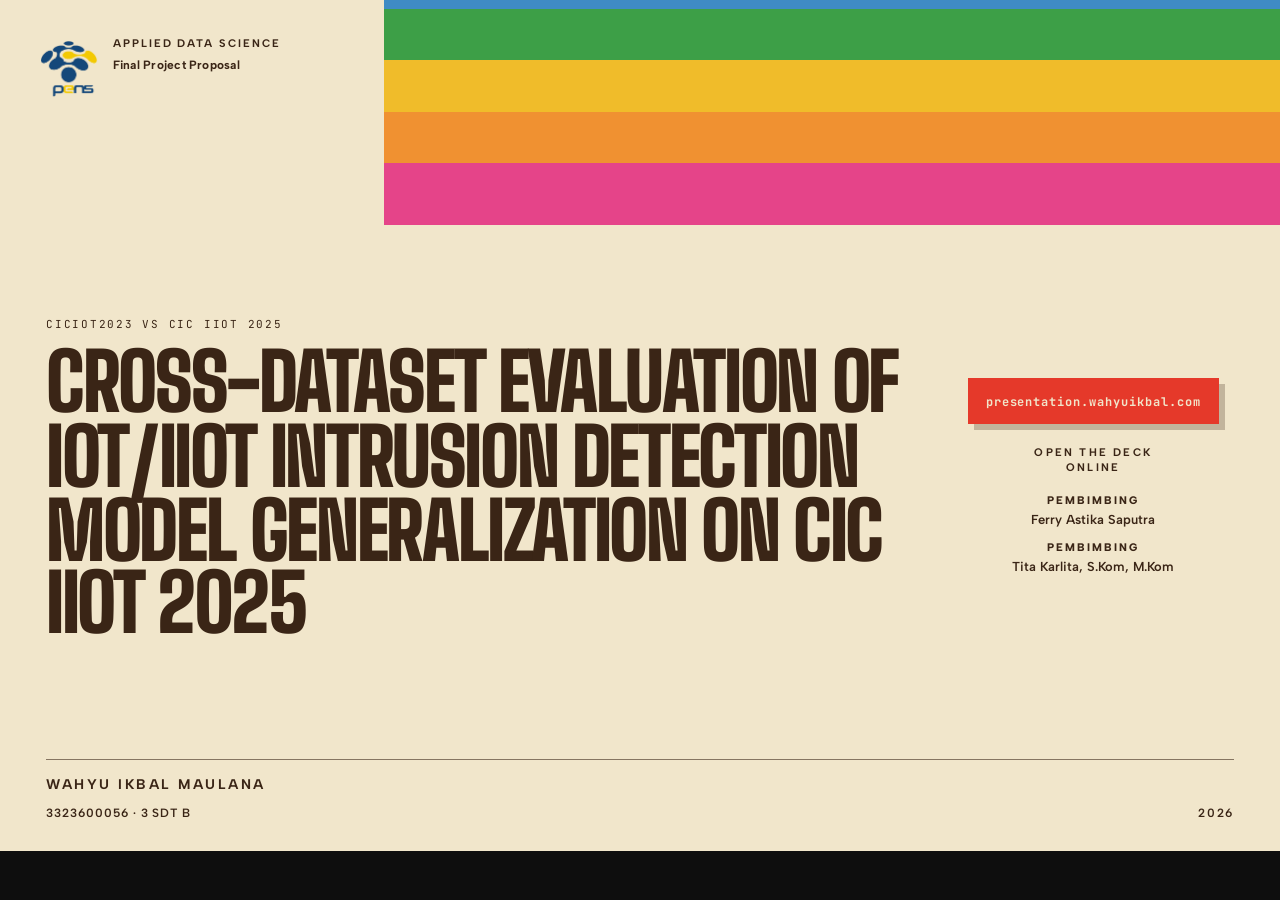
==== commit ab9cbd0f: "push" ====
--- a/documents/proposal/presentation/index.html
+++ b/documents/proposal/presentation/index.html
@@ -16,61 +16,65 @@
   <div class="stage">
 
     <!-- ═════════════════════════════════════════════
-         1 / COVER
-         ═════════════════════════════════════════════ -->
+      1 / COVER
+      ═════════════════════════════════════════════ -->
     <section class="slide s-cover active" aria-label="Cover">
 
-      <div class="petals" aria-hidden="true">
-        <div class="petal p1"></div><div class="petal p2"></div>
-        <div class="petal p3"></div><div class="petal p4"></div><div class="petal p5"></div>
-      </div>
-
-      <div class="brand">
+      <div class="cover-ribbons" aria-hidden="true">
+        <span class="rib r1"></span>
+        <span class="rib r2"></span>
+        <span class="rib r3"></span>
+        <span class="rib r4"></span>
+        <span class="rib r5"></span>
+      </div>
+
+      <div class="cover-brand">
         <img class="brand-logo" src="./assets/pens-logo.png" alt="PENS logo">
         <div class="brand-copy">
-          <div class="b1">PENS</div>
-          <div class="b2" data-eid="cover-school">POLITEKNIK ELEKTRONIKA NEGERI SURABAYA</div>
-        </div>
-      </div>
-
-      <div class="ribbons" aria-hidden="true">
-        <div class="ribbon r-pink"   style="top:0%;  height:18%; transform:rotate(-22deg);"></div>
-        <div class="ribbon r-orange" style="top:18%; height:16%; transform:rotate(-22deg);"></div>
-        <div class="ribbon r-yellow" style="top:35%; height:16%; transform:rotate(-22deg);"></div>
-        <div class="ribbon r-green"  style="top:52%; height:16%; transform:rotate(-22deg);"></div>
-        <div class="ribbon r-blue"   style="top:70%; height:18%; transform:rotate(-22deg);"></div>
-      </div>
-
-      <div class="hero">IDS</div>
-
-      <div class="lockup" data-eid="cover-lockup">FINAL PROJECT PROPOSAL</div>
-
-      <div class="specs">
-        <div class="spec"><span class="box checked"></span><span>ML</span></div>
-        <div class="spec"><span class="box checked"></span><span>IDS</span></div>
-        <div class="spec"><span class="box checked"></span><span>IoT</span></div>
-        <div class="spec"><span class="box"></span><span>IIoT</span></div>
-      </div>
-
-      <div class="cfooter">
-        <div class="made">
-          <span class="jp-tag">研究者</span>
-          <span data-eid="cover-name">Wahyu Ikbal Maulana</span><br/>
-          <span data-eid="cover-nim">3323600056 · 3 SDT B</span>
-          <span class="jp-tag">Applied Data Science</span>
-        </div>
-        <div class="nr">
-          <span><strong>PEMBIMBING</strong><br/><span data-eid="cover-adv1">Ferry Astika Saputra</span></span>
-          <span><strong>PEMBIMBING</strong><br/><span data-eid="cover-adv2">Tita Karlita, S.Kom, M.Kom</span></span>
-        </div>
-        <div class="seal">FP<br/>01</div>
-        <div class="stamp">
-          <div class="lab2">TOPIC</div>
-          <div>CYBER</div>
-        </div>
-      </div>
-
-      <div class="pagenum">01 / 09</div>
+          <div class="brand-kicker">Applied Data Science</div>
+          <div class="brand-sub">Final Project Proposal</div>
+        </div>
+      </div>
+
+      <div class="cover-main">
+        <div class="cover-title">
+          <div class="cover-kicker" data-eid="cover-school">CICIoT2023 vs CIC IIoT 2025</div>
+          <h1 class="cover-headline">
+            <span>CROSS-DATASET EVALUATION OF</span>
+            <span>IOT/IIOT INTRUSION DETECTION</span>
+            <span data-eid="cover-lockup">MODEL GENERALIZATION ON CIC IIOT 2025</span>
+          </h1>
+        </div>
+
+        <aside class="cover-side" aria-label="Cover references">
+          <div class="cover-linkbox">
+            <a class="cover-link" href="https://presentation.wahyuikbal.com" target="_blank" rel="noopener noreferrer">
+              presentation.wahyuikbal.com
+            </a>
+            <div class="cover-linknote">OPEN THE DECK ONLINE</div>
+          </div>
+
+          <div class="advisor-box">
+            <div class="advisor-item">
+              <div class="advisor-label">PEMBIMBING</div>
+              <div class="advisor-name" data-eid="cover-adv1">Ferry Astika Saputra</div>
+            </div>
+            <div class="advisor-item">
+              <div class="advisor-label">PEMBIMBING</div>
+              <div class="advisor-name" data-eid="cover-adv2">Tita Karlita, S.Kom, M.Kom</div>
+            </div>
+          </div>
+        </aside>
+      </div>
+
+      <div class="cover-footer">
+        <div class="cover-foot-left">
+          <div class="cover-name" data-eid="cover-name">Wahyu Ikbal Maulana</div>
+          <div class="cover-nim" data-eid="cover-nim">3323600056 · 3 SDT B</div>
+        </div>
+        <div class="cover-foot-right">2026</div>
+      </div>
+
     </section>
 
 
@@ -315,63 +319,51 @@
           <div class="ttl">Related <em>Works</em></div>
           <div class="lab">Prior workflows · researchers · CICIoT2023 approaches</div>
         </div>
-        <div class="grid">
-
-          <div class="card c-red">
+        <div class="grid paper-grid">
+
+          <article class="card c-red paper-card">
             <div class="topstrip"></div>
-            <div class="body">
-              <div class="nm">Feature<br/>Engineering</div>
-              <div class="desc" data-eid="rw1-desc">Raw traffic → variance threshold → correlation filter → 48-feature subset. PCA for dimensionality reduction before classification. Focus on computational efficiency.</div>
-              <div class="specs">
-                <div class="row"><span class="k">INPUT</span><span>Raw packet capture</span></div>
-                <div class="row"><span class="k">SELECTION</span><span>Variance + Correlation</span></div>
-                <div class="row"><span class="k">REDUCTION</span><span>PCA · Subset</span></div>
-                <div class="row"><span class="k">CLASSIFIER</span><span>Random Forest · SVM</span></div>
-              </div>
-            </div>
-          </div>
-
-          <div class="card c-pink">
+            <div class="body paper-body">
+              <div class="paper-id">2.3.1 / [10]</div>
+              <h3 class="paper-title">Evaluating Ensemble Versus Non-Ensemble Machine Learning Performance with Preprocessing Techniques for IoT Intrusion Detection on CICIoT2023</h3>
+              <div class="paper-author">Firdaus et al.</div>
+              <p class="desc paper-abstract" data-eid="rw1-desc">Penelitian ini membandingkan model ensemble dan non-ensemble pada CICIoT2023 dengan random undersampling dan seleksi fitur hybrid MI + RFFI. Lima model diuji menggunakan stratified 5-fold cross-validation, dan XGBoost menjadi yang terbaik dengan Macro F1 0,8891 ± 0,0008. Temuan utamanya menegaskan bahwa normalisasi Min-Max penting untuk stabilitas performa, tetapi seluruh evaluasi masih berada dalam domain dataset yang sama.</p>
+              <div class="paper-foot"><span class="k">Takeaway</span><span>Preprocessing matters; cross-domain robustness not yet tested.</span></div>
+            </div>
+          </article>
+
+          <article class="card c-pink paper-card">
             <div class="topstrip"></div>
-            <div class="body">
-              <div class="nm">Ensemble<br/>Learning</div>
-              <div class="desc" data-eid="rw2-desc">Multiple base classifiers (RF, DT, SVM, NB) → majority voting or stacking → ensemble decision. Class imbalance handled with SMOTE or class weighting.</div>
-              <div class="specs">
-                <div class="row"><span class="k">BASE</span><span>RF · DT · SVM · NB</span></div>
-                <div class="row"><span class="k">COMBINE</span><span>Voting · Stacking</span></div>
-                <div class="row"><span class="k">IMBALANCE</span><span>SMOTE · Class weight</span></div>
-                <div class="row"><span class="k">EVAL</span><span>Precision · Recall · F1</span></div>
-              </div>
-            </div>
-          </div>
-
-          <div class="card c-orange">
+            <div class="body paper-body">
+              <div class="paper-id">2.3.2 / [11]</div>
+              <h3 class="paper-title">Accelerating Classification for IoT Attack Detection Using Decision Tree Model with Gini Impurity Tree-Based Feature Selection Technique</h3>
+              <div class="paper-author">Dzaki et al.</div>
+              <p class="desc paper-abstract" data-eid="rw2-desc">Studi ini mengevaluasi enam teknik feature selection pada Decision Tree untuk CICIoT2023, lalu memilih Gini Impurity Tree-based sebagai pendekatan paling efisien. Subset 10 fitur yang dihasilkan memangkas waktu latih secara signifikan dan menghasilkan pohon yang lebih dangkal, tetapi eksperimen masih fokus pada performa in-dataset.</p>
+              <div class="paper-foot"><span class="k">Takeaway</span><span>Fast feature selection, but robustness across domains remains open.</span></div>
+            </div>
+          </article>
+
+          <article class="card c-orange paper-card">
             <div class="topstrip"></div>
-            <div class="body">
-              <div class="nm">Deep<br/>Learning</div>
-              <div class="desc" data-eid="rw3-desc">Normalized flow → LSTM/CNN for sequential detection. Autoencoder for anomaly detection on encrypted or unlabeled IoT traffic.</div>
-              <div class="specs">
-                <div class="row"><span class="k">INPUT</span><span>Time-series network flow</span></div>
-                <div class="row"><span class="k">MODEL</span><span>LSTM · CNN · Autoencoder</span></div>
-                <div class="row"><span class="k">TASK</span><span>Anomaly · Classification</span></div>
-                <div class="row"><span class="k">EDGE</span><span>Encrypted traffic</span></div>
-              </div>
-            </div>
-          </div>
-
-          <div class="card c-blue">
+            <div class="body paper-body">
+              <div class="paper-id">2.3.3 / [22]</div>
+              <h3 class="paper-title">Interpretable Intrusion Detection for IoT: A CNN-BiLSTM Permutation Importance Framework for Deep Feature Selection</h3>
+              <div class="paper-author">Al-Shibly et al.</div>
+              <p class="desc paper-abstract" data-eid="rw3-desc">Penelitian ini adalah salah satu yang memakai DataSense (CIC IIoT 2025) secara langsung. Dari 94 fitur, 20 fitur terpilih lalu dipakai untuk melatih classifier ringan, dengan Random Forest memberi hasil terbaik. Namun evaluasi masih biner dan sepenuhnya in-dataset, sehingga multiclass cross-dataset generalization belum terjawab.</p>
+              <div class="paper-foot"><span class="k">Takeaway</span><span>Useful DataSense baseline, but still binary and single-domain.</span></div>
+            </div>
+          </article>
+
+          <article class="card c-blue paper-card">
             <div class="topstrip"></div>
-            <div class="body">
-              <div class="nm">Cross-<br/>Validation</div>
-              <div class="desc" data-eid="rw4-desc">Stratified k-fold CV with per-class metrics. Some studies add cross-dataset testing to validate generalization to other environments.</div>
-              <div class="specs">
-                <div class="row"><span class="k">EVAL</span><span>Stratified k-fold CV</span></div>
-                <div class="row"><span class="k">METRICS</span><span>Precision · Recall · F1</span></div>
-                <div class="row"><span class="k">EXTRA</span><span>Cross-dataset validation</span></div>
-                <div class="row"><span class="k">REPORT</span><span>Confusion matrix · ROC</span></div>
-              </div>
-            </div>
-          </div>
+            <div class="body paper-body">
+              <div class="paper-id">2.3.4 / [28]</div>
+              <h3 class="paper-title">Cross-Dataset Temporal and Semantic Generalization of Intrusion Detection Models for the Future Internet</h3>
+              <div class="paper-author">Elangovan et al.</div>
+              <p class="desc paper-abstract" data-eid="rw4-desc">Studi ini mengevaluasi generalisasi lintas dataset pada empat dataset dari 2017 hingga 2024 tanpa retraining. Tree-ensemble menunjukkan degradasi yang paling rendah dibanding model lain, dan fitur flow/temporal lebih stabil antar dataset. Meski begitu, arah evaluasinya berbeda dari pasangan CICIoT2023 → DataSense yang menjadi fokus penelitian ini.</p>
+              <div class="paper-foot"><span class="k">Takeaway</span><span>Cross-dataset gap is real, but not for CICIoT2023 → DataSense.</span></div>
+            </div>
+          </article>
 
         </div>
       </div>
@@ -473,42 +465,62 @@
     <section class="slide s-timeline" aria-label="Research Timeline">
       <div class="frame">
         <div class="topbar">
-          <div class="ttl" data-eid="tl-title">Research Timeline</div>
-          <div class="lab">4 simple phases · Mar – Oct 2025<br/>from data prep to defense</div>
-        </div>
-        <div class="timeline-roadmap">
-          <div class="timeline-line" aria-hidden="true"></div>
-          <article class="timeline-step ts-1">
-            <div class="ts-head">
-              <span class="ts-date">Mar - Apr</span>
-              <span class="ts-num">01</span>
-            </div>
-            <div class="ts-title" data-eid="tl1-title">Understand the data</div>
-            <div class="ts-body" data-eid="tl1-act">Exploration, cleaning, and a quick look at both datasets before any modeling starts.</div>
-          </article>
-          <article class="timeline-step ts-2">
-            <div class="ts-head">
-              <span class="ts-date">Apr - May</span>
-              <span class="ts-num">02</span>
-            </div>
-            <div class="ts-title" data-eid="tl2-title">Prepare features</div>
-            <div class="ts-body" data-eid="tl2-act">Normalization, imbalance handling, and selecting features that are worth keeping.</div>
-          </article>
-          <article class="timeline-step ts-3">
-            <div class="ts-head">
-              <span class="ts-date">Jun - Jul</span>
-              <span class="ts-num">03</span>
-            </div>
-            <div class="ts-title" data-eid="tl3-title">Train and compare</div>
-            <div class="ts-body" data-eid="tl3-act">Build DT, RF, and XGBoost models, then test them in-dataset and cross-dataset.</div>
-          </article>
-          <article class="timeline-step ts-4">
-            <div class="ts-head">
-              <span class="ts-date">Aug - Oct</span>
-              <span class="ts-num">04</span>
-            </div>
-            <div class="ts-title" data-eid="tl4-title">Analyze and write</div>
-            <div class="ts-body" data-eid="tl4-act">Measure the generalization gap, decide the baseline, and finish the final report and defense.</div>
+          <div class="ttl" data-eid="tl-title">Timeline</div>
+          <div class="lab">Jul 2026 - Jul 2027<br/>research activities by month</div>
+        </div>
+        <div class="gantt-wrap">
+          <div class="gantt-table" role="table" aria-label="Research timeline gantt chart">
+            <div class="gantt-row gantt-headrow" role="row">
+              <div class="gantt-cell gantt-label gantt-headcell" role="columnheader">Kegiatan</div>
+              <div class="gantt-cell gantt-headcell" role="columnheader">Jul 26</div>
+              <div class="gantt-cell gantt-headcell" role="columnheader">Agu 26</div>
+              <div class="gantt-cell gantt-headcell" role="columnheader">Sep 26</div>
+              <div class="gantt-cell gantt-headcell" role="columnheader">Okt 26</div>
+              <div class="gantt-cell gantt-headcell" role="columnheader">Nov 26</div>
+              <div class="gantt-cell gantt-headcell" role="columnheader">Des 26</div>
+              <div class="gantt-cell gantt-headcell" role="columnheader">Jan 27</div>
+              <div class="gantt-cell gantt-headcell" role="columnheader">Feb 27</div>
+              <div class="gantt-cell gantt-headcell" role="columnheader">Mar 27</div>
+              <div class="gantt-cell gantt-headcell" role="columnheader">Apr 27</div>
+              <div class="gantt-cell gantt-headcell" role="columnheader">Mei 27</div>
+              <div class="gantt-cell gantt-headcell" role="columnheader">Jun 27</div>
+              <div class="gantt-cell gantt-headcell" role="columnheader">Jul 27</div>
+            </div>
+
+            <div class="gantt-row row-1" role="row">
+              <div class="gantt-cell gantt-label" role="rowheader"><span class="dot">•</span><span>Penyusunan metodologi dan<br/>rancangan eksperimen</span></div>
+              <div class="gantt-cell on"></div><div class="gantt-cell on"></div><div class="gantt-cell"></div><div class="gantt-cell"></div><div class="gantt-cell"></div><div class="gantt-cell"></div><div class="gantt-cell"></div><div class="gantt-cell"></div><div class="gantt-cell"></div><div class="gantt-cell"></div><div class="gantt-cell"></div><div class="gantt-cell"></div><div class="gantt-cell"></div>
+            </div>
+
+            <div class="gantt-row row-2" role="row">
+              <div class="gantt-cell gantt-label" role="rowheader"><span class="dot">•</span><span>Persiapan, cleaning, dan<br/>preprocessing data CIC IoT 2023</span></div>
+              <div class="gantt-cell on"></div><div class="gantt-cell on"></div><div class="gantt-cell on"></div><div class="gantt-cell"></div><div class="gantt-cell"></div><div class="gantt-cell"></div><div class="gantt-cell"></div><div class="gantt-cell"></div><div class="gantt-cell"></div><div class="gantt-cell"></div><div class="gantt-cell"></div><div class="gantt-cell"></div><div class="gantt-cell"></div>
+            </div>
+
+            <div class="gantt-row row-3" role="row">
+              <div class="gantt-cell gantt-label" role="rowheader"><span class="dot">•</span><span>Persiapan, cleaning, dan<br/>preprocessing data CIC IIoT 2025</span></div>
+              <div class="gantt-cell on"></div><div class="gantt-cell on"></div><div class="gantt-cell on"></div><div class="gantt-cell on"></div><div class="gantt-cell"></div><div class="gantt-cell"></div><div class="gantt-cell"></div><div class="gantt-cell"></div><div class="gantt-cell"></div><div class="gantt-cell"></div><div class="gantt-cell"></div><div class="gantt-cell"></div><div class="gantt-cell"></div>
+            </div>
+
+            <div class="gantt-row row-4" role="row">
+              <div class="gantt-cell gantt-label" role="rowheader"><span class="dot">•</span><span>Integrasi data, feature<br/>engineering, dan penyiapan<br/>skenario eksperimen</span></div>
+              <div class="gantt-cell"></div><div class="gantt-cell"></div><div class="gantt-cell on"></div><div class="gantt-cell on"></div><div class="gantt-cell on"></div><div class="gantt-cell"></div><div class="gantt-cell"></div><div class="gantt-cell"></div><div class="gantt-cell"></div><div class="gantt-cell"></div><div class="gantt-cell"></div><div class="gantt-cell"></div><div class="gantt-cell"></div>
+            </div>
+
+            <div class="gantt-row row-5" role="row">
+              <div class="gantt-cell gantt-label" role="rowheader"><span class="dot">•</span><span>Implementasi baseline dan<br/>model utama</span></div>
+              <div class="gantt-cell"></div><div class="gantt-cell"></div><div class="gantt-cell"></div><div class="gantt-cell"></div><div class="gantt-cell on"></div><div class="gantt-cell on"></div><div class="gantt-cell"></div><div class="gantt-cell"></div><div class="gantt-cell"></div><div class="gantt-cell"></div><div class="gantt-cell"></div><div class="gantt-cell"></div><div class="gantt-cell"></div>
+            </div>
+
+            <div class="gantt-row row-6" role="row">
+              <div class="gantt-cell gantt-label" role="rowheader"><span class="dot">•</span><span>Evaluasi, tuning, dan<br/>analisis hasil</span></div>
+              <div class="gantt-cell"></div><div class="gantt-cell"></div><div class="gantt-cell"></div><div class="gantt-cell"></div><div class="gantt-cell"></div><div class="gantt-cell on"></div><div class="gantt-cell on"></div><div class="gantt-cell"></div><div class="gantt-cell"></div><div class="gantt-cell"></div><div class="gantt-cell"></div><div class="gantt-cell"></div><div class="gantt-cell"></div>
+            </div>
+
+            <div class="gantt-row row-7" role="row">
+              <div class="gantt-cell gantt-label" role="rowheader"><span class="dot">•</span><span>Pengujian &amp; Evaluasi<br/>Sistem</span></div>
+              <div class="gantt-cell"></div><div class="gantt-cell"></div><div class="gantt-cell"></div><div class="gantt-cell"></div><div class="gantt-cell"></div><div class="gantt-cell"></div><div class="gantt-cell"></div><div class="gantt-cell on"></div><div class="gantt-cell on"></div><div class="gantt-cell"></div><div class="gantt-cell"></div><div class="gantt-cell"></div><div class="gantt-cell"></div>
+            </div>
           </div>
         </div>
       </div>
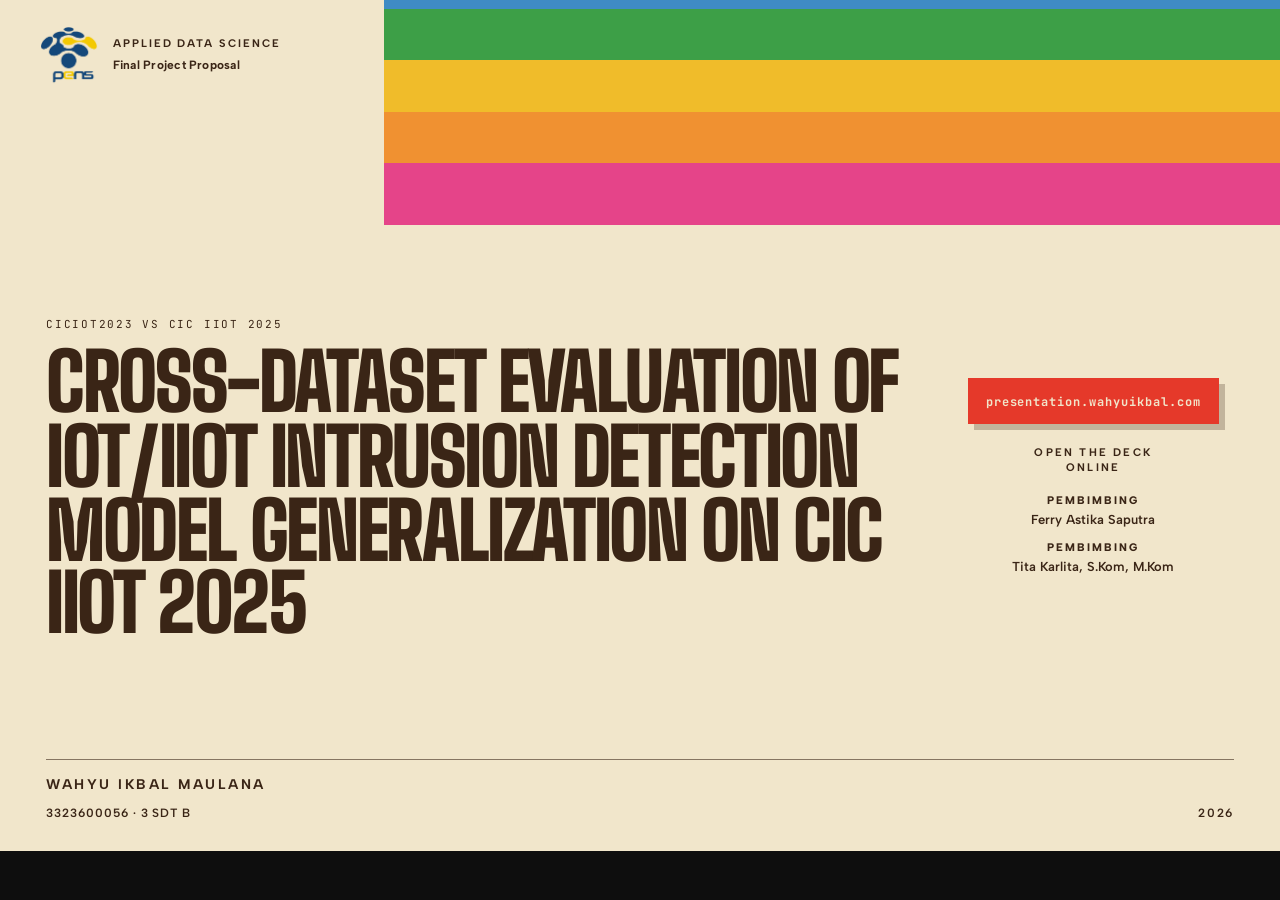
==== commit c192afcb: "push" ====
--- a/documents/proposal/presentation/index.html
+++ b/documents/proposal/presentation/index.html
@@ -466,7 +466,7 @@
       <div class="frame">
         <div class="topbar">
           <div class="ttl" data-eid="tl-title">Timeline</div>
-          <div class="lab">Jul 2026 - Jul 2027<br/>research activities by month</div>
+          <div class="lab">Jul 2026 - Jul 2027<br/>timeline kegiatan per bulan</div>
         </div>
         <div class="gantt-wrap">
           <div class="gantt-table" role="table" aria-label="Research timeline gantt chart">
@@ -487,38 +487,38 @@
               <div class="gantt-cell gantt-headcell" role="columnheader">Jul 27</div>
             </div>
 
-            <div class="gantt-row row-1" role="row">
-              <div class="gantt-cell gantt-label" role="rowheader"><span class="dot">•</span><span>Penyusunan metodologi dan<br/>rancangan eksperimen</span></div>
+            <div class="gantt-row row-1" role="row" style="--bar-start: 2; --bar-end: 4;">
+              <div class="gantt-cell gantt-label" role="rowheader"><span class="dot">•</span><span>Penyusunan metodologi dan rancangan eksperimen</span></div>
               <div class="gantt-cell on"></div><div class="gantt-cell on"></div><div class="gantt-cell"></div><div class="gantt-cell"></div><div class="gantt-cell"></div><div class="gantt-cell"></div><div class="gantt-cell"></div><div class="gantt-cell"></div><div class="gantt-cell"></div><div class="gantt-cell"></div><div class="gantt-cell"></div><div class="gantt-cell"></div><div class="gantt-cell"></div>
             </div>
 
-            <div class="gantt-row row-2" role="row">
-              <div class="gantt-cell gantt-label" role="rowheader"><span class="dot">•</span><span>Persiapan, cleaning, dan<br/>preprocessing data CIC IoT 2023</span></div>
+            <div class="gantt-row row-2" role="row" style="--bar-start: 2; --bar-end: 5;">
+              <div class="gantt-cell gantt-label" role="rowheader"><span class="dot">•</span><span>Persiapan, cleaning, dan preprocessing data CIC IoT 2023</span></div>
               <div class="gantt-cell on"></div><div class="gantt-cell on"></div><div class="gantt-cell on"></div><div class="gantt-cell"></div><div class="gantt-cell"></div><div class="gantt-cell"></div><div class="gantt-cell"></div><div class="gantt-cell"></div><div class="gantt-cell"></div><div class="gantt-cell"></div><div class="gantt-cell"></div><div class="gantt-cell"></div><div class="gantt-cell"></div>
             </div>
 
-            <div class="gantt-row row-3" role="row">
-              <div class="gantt-cell gantt-label" role="rowheader"><span class="dot">•</span><span>Persiapan, cleaning, dan<br/>preprocessing data CIC IIoT 2025</span></div>
+            <div class="gantt-row row-3" role="row" style="--bar-start: 2; --bar-end: 6;">
+              <div class="gantt-cell gantt-label" role="rowheader"><span class="dot">•</span><span>Persiapan, cleaning, dan preprocessing data CIC IIoT 2025</span></div>
               <div class="gantt-cell on"></div><div class="gantt-cell on"></div><div class="gantt-cell on"></div><div class="gantt-cell on"></div><div class="gantt-cell"></div><div class="gantt-cell"></div><div class="gantt-cell"></div><div class="gantt-cell"></div><div class="gantt-cell"></div><div class="gantt-cell"></div><div class="gantt-cell"></div><div class="gantt-cell"></div><div class="gantt-cell"></div>
             </div>
 
-            <div class="gantt-row row-4" role="row">
-              <div class="gantt-cell gantt-label" role="rowheader"><span class="dot">•</span><span>Integrasi data, feature<br/>engineering, dan penyiapan<br/>skenario eksperimen</span></div>
+            <div class="gantt-row row-4" role="row" style="--bar-start: 4; --bar-end: 7;">
+              <div class="gantt-cell gantt-label" role="rowheader"><span class="dot">•</span><span>Integrasi data, feature engineering, dan penyiapan skenario eksperimen</span></div>
               <div class="gantt-cell"></div><div class="gantt-cell"></div><div class="gantt-cell on"></div><div class="gantt-cell on"></div><div class="gantt-cell on"></div><div class="gantt-cell"></div><div class="gantt-cell"></div><div class="gantt-cell"></div><div class="gantt-cell"></div><div class="gantt-cell"></div><div class="gantt-cell"></div><div class="gantt-cell"></div><div class="gantt-cell"></div>
             </div>
 
-            <div class="gantt-row row-5" role="row">
-              <div class="gantt-cell gantt-label" role="rowheader"><span class="dot">•</span><span>Implementasi baseline dan<br/>model utama</span></div>
+            <div class="gantt-row row-5" role="row" style="--bar-start: 6; --bar-end: 8;">
+              <div class="gantt-cell gantt-label" role="rowheader"><span class="dot">•</span><span>Implementasi baseline dan model utama</span></div>
               <div class="gantt-cell"></div><div class="gantt-cell"></div><div class="gantt-cell"></div><div class="gantt-cell"></div><div class="gantt-cell on"></div><div class="gantt-cell on"></div><div class="gantt-cell"></div><div class="gantt-cell"></div><div class="gantt-cell"></div><div class="gantt-cell"></div><div class="gantt-cell"></div><div class="gantt-cell"></div><div class="gantt-cell"></div>
             </div>
 
-            <div class="gantt-row row-6" role="row">
-              <div class="gantt-cell gantt-label" role="rowheader"><span class="dot">•</span><span>Evaluasi, tuning, dan<br/>analisis hasil</span></div>
+            <div class="gantt-row row-6" role="row" style="--bar-start: 7; --bar-end: 9;">
+              <div class="gantt-cell gantt-label" role="rowheader"><span class="dot">•</span><span>Evaluasi, tuning, dan analisis hasil</span></div>
               <div class="gantt-cell"></div><div class="gantt-cell"></div><div class="gantt-cell"></div><div class="gantt-cell"></div><div class="gantt-cell"></div><div class="gantt-cell on"></div><div class="gantt-cell on"></div><div class="gantt-cell"></div><div class="gantt-cell"></div><div class="gantt-cell"></div><div class="gantt-cell"></div><div class="gantt-cell"></div><div class="gantt-cell"></div>
             </div>
 
-            <div class="gantt-row row-7" role="row">
-              <div class="gantt-cell gantt-label" role="rowheader"><span class="dot">•</span><span>Pengujian &amp; Evaluasi<br/>Sistem</span></div>
+            <div class="gantt-row row-7" role="row" style="--bar-start: 9; --bar-end: 11;">
+              <div class="gantt-cell gantt-label" role="rowheader"><span class="dot">•</span><span>Pengujian &amp; Evaluasi Sistem</span></div>
               <div class="gantt-cell"></div><div class="gantt-cell"></div><div class="gantt-cell"></div><div class="gantt-cell"></div><div class="gantt-cell"></div><div class="gantt-cell"></div><div class="gantt-cell"></div><div class="gantt-cell on"></div><div class="gantt-cell on"></div><div class="gantt-cell"></div><div class="gantt-cell"></div><div class="gantt-cell"></div><div class="gantt-cell"></div>
             </div>
           </div>
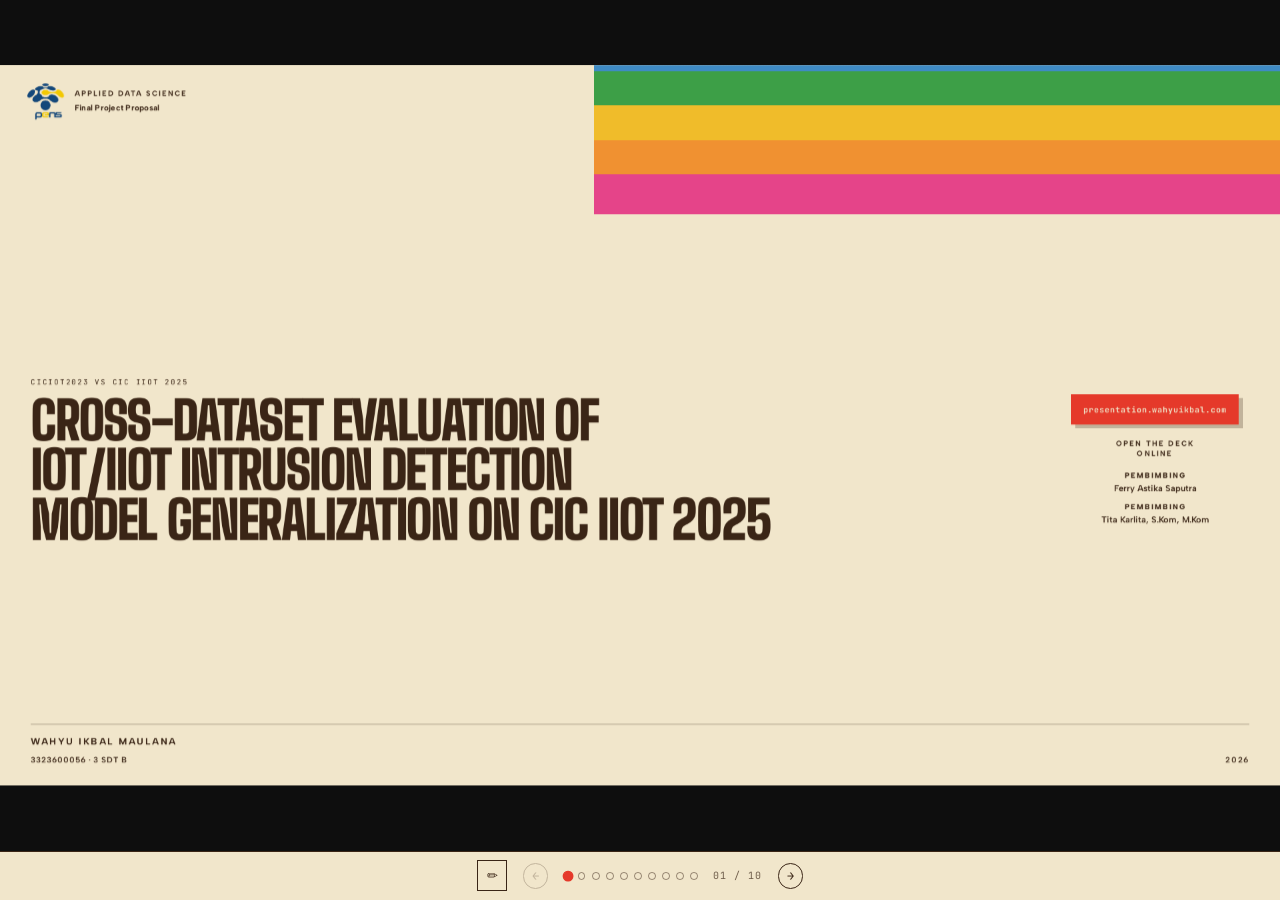
==== commit 955928e2: "push" ====
--- a/documents/proposal/presentation/index.html
+++ b/documents/proposal/presentation/index.html
@@ -8,12 +8,13 @@
 <link rel="preconnect" href="https://fonts.gstatic.com" crossorigin />
 <link href="https://fonts.googleapis.com/css2?family=Big+Shoulders+Display:wght@500;700;800;900&family=Albert+Sans:wght@400;500;600;700&family=JetBrains+Mono:wght@400;500&family=Noto+Sans+JP:wght@500;700&display=swap" rel="stylesheet" />
 <link rel="stylesheet" href="styles.css" />
+<link rel="stylesheet" href="animation.css" />
 <script src="slides.js" defer></script>
 </head>
 <body>
 
-<div class="deck">
-  <div class="stage">
+<div class="deck-viewport">
+  <div class="stage deck-stage">
 
     <!-- ═════════════════════════════════════════════
       1 / COVER
@@ -460,14 +461,15 @@
 
 
     <!-- ═════════════════════════════════════════════
-         8 / TIMELINE — 4×2 phase flow grid
+         8 / TIMELINE — roadmap cards
          ═════════════════════════════════════════════ -->
     <section class="slide s-timeline" aria-label="Research Timeline">
       <div class="frame">
         <div class="topbar">
           <div class="ttl" data-eid="tl-title">Timeline</div>
-          <div class="lab">Jul 2026 - Jul 2027<br/>timeline kegiatan per bulan</div>
-        </div>
+          <div class="lab">Jul 2026 - Jul 2027<br/>roadmap fase penelitian</div>
+        </div>
+
         <div class="gantt-wrap">
           <div class="gantt-table" role="table" aria-label="Research timeline gantt chart">
             <div class="gantt-row gantt-headrow" role="row">
@@ -541,7 +543,7 @@
     </section>
 
   </div><!-- /stage -->
-</div><!-- /deck -->
+</div><!-- /deck-viewport -->
 
 
 <!-- ════════════════════════════════════════════════
--- a/documents/proposal/presentation/animation.css
+++ b/documents/proposal/presentation/animation.css
@@ -0,0 +1,188 @@
+/* ═══════════════════════════════════════════════════════════════
+   CICIOT PRESENTATION — animation.css
+   Slide motion, item reveals, and reduced-motion fallback.
+   ═══════════════════════════════════════════════════════════════ */
+
+:root {
+  --motion-ease-playful: cubic-bezier(0.22, 1.15, 0.34, 1);
+  --motion-ease-friendly: cubic-bezier(0.2, 1, 0.28, 1);
+}
+
+/* ─── SLIDE TRANSITIONS ──────────────────────────────────────── */
+.slide {
+  position: absolute;
+  inset: 0;
+  width: 1920px;
+  height: 1080px;
+  overflow: hidden;
+  display: block;
+  visibility: hidden;
+  opacity: 0;
+  pointer-events: none;
+  z-index: 0;
+  font-size: 1.03em;
+  will-change: transform, opacity;
+  background: var(--paper);
+}
+.slide.active,
+.slide.visible {
+  opacity: 1;
+  visibility: visible;
+  pointer-events: auto;
+  z-index: 1;
+  animation: slideEnter 420ms var(--motion-ease-playful) both;
+}
+.slide.slide-exit {
+  animation: slideExit 300ms var(--motion-ease-friendly) forwards;
+  z-index: 2;
+  pointer-events: none;
+}
+.slide.active,
+.slide.slide-exit,
+.slide.active *,
+.slide.slide-exit * {
+  animation-timing-function: var(--motion-ease-playful) !important;
+}
+
+/* ─── ITEM MOTION SYSTEM ───────────────────────────────────── */
+.slide .motion-title,
+.slide .motion-copy,
+.slide .motion-panel,
+.slide .motion-media,
+.slide .motion-accent,
+.slide .motion-row {
+  opacity: 0;
+  will-change: transform, opacity;
+}
+.slide .motion-title,
+.slide .motion-copy { transform: translateY(16px); }
+.slide .motion-panel,
+.slide .motion-media { transform: translateY(18px) scale(0.98); }
+.slide .motion-accent { transform: translateY(10px) scale(0.96); }
+.slide .motion-row { transform: translateX(-12px); }
+.slide .motion-title.anim-reveal { animation: titleBig 560ms var(--motion-ease-playful) both; }
+.slide .motion-copy.anim-reveal { animation: fadeSlideUp 420ms var(--motion-ease-playful) both; }
+.slide .motion-panel.anim-reveal,
+.slide .motion-media.anim-reveal { animation: cardIn 520ms var(--motion-ease-playful) both; }
+.slide .motion-accent.anim-reveal { animation: fadePop 340ms var(--motion-ease-friendly) both; }
+.slide .motion-row.anim-reveal { animation: rowSlideIn 360ms var(--motion-ease-playful) both; }
+
+/* ─── TIMELINE MOTION ───────────────────────────────────────── */
+.s-timeline .gantt-headrow .gantt-cell,
+.s-timeline .gantt-label {
+  opacity: 0;
+  transform: translateY(10px);
+}
+.s-timeline .gantt-row::after {
+  opacity: 0;
+  transform: scaleX(0.96);
+  transform-origin: left center;
+}
+.s-timeline.active .gantt-headrow .gantt-cell {
+  animation: fadeSlideUp 300ms var(--motion-ease-playful) both;
+}
+.s-timeline.active .gantt-headrow .gantt-cell:nth-child(1) { animation-delay: 120ms; }
+.s-timeline.active .gantt-headrow .gantt-cell:nth-child(2) { animation-delay: 150ms; }
+.s-timeline.active .gantt-headrow .gantt-cell:nth-child(3) { animation-delay: 180ms; }
+.s-timeline.active .gantt-headrow .gantt-cell:nth-child(4) { animation-delay: 210ms; }
+.s-timeline.active .gantt-headrow .gantt-cell:nth-child(5) { animation-delay: 240ms; }
+.s-timeline.active .gantt-headrow .gantt-cell:nth-child(6) { animation-delay: 270ms; }
+.s-timeline.active .gantt-headrow .gantt-cell:nth-child(7) { animation-delay: 300ms; }
+.s-timeline.active .gantt-headrow .gantt-cell:nth-child(8) { animation-delay: 330ms; }
+.s-timeline.active .gantt-headrow .gantt-cell:nth-child(9) { animation-delay: 360ms; }
+.s-timeline.active .gantt-headrow .gantt-cell:nth-child(10) { animation-delay: 390ms; }
+.s-timeline.active .gantt-headrow .gantt-cell:nth-child(11) { animation-delay: 420ms; }
+.s-timeline.active .gantt-headrow .gantt-cell:nth-child(12) { animation-delay: 450ms; }
+.s-timeline.active .gantt-headrow .gantt-cell:nth-child(13) { animation-delay: 480ms; }
+.s-timeline.active .gantt-headrow .gantt-cell:nth-child(14) { animation-delay: 510ms; }
+.s-timeline.active .gantt-row .gantt-label {
+  animation: fadeSlideUp 360ms var(--motion-ease-playful) both;
+}
+.s-timeline.active .gantt-row.row-1 .gantt-label { animation-delay: 160ms; }
+.s-timeline.active .gantt-row.row-2 .gantt-label { animation-delay: 230ms; }
+.s-timeline.active .gantt-row.row-3 .gantt-label { animation-delay: 300ms; }
+.s-timeline.active .gantt-row.row-4 .gantt-label { animation-delay: 370ms; }
+.s-timeline.active .gantt-row.row-5 .gantt-label { animation-delay: 440ms; }
+.s-timeline.active .gantt-row.row-6 .gantt-label { animation-delay: 510ms; }
+.s-timeline.active .gantt-row.row-7 .gantt-label { animation-delay: 580ms; }
+.s-timeline.active .gantt-row::after {
+  animation: fadePop 280ms var(--motion-ease-friendly) both;
+}
+.s-timeline.active .gantt-row.row-1::after { animation-delay: 240ms; }
+.s-timeline.active .gantt-row.row-2::after { animation-delay: 300ms; }
+.s-timeline.active .gantt-row.row-3::after { animation-delay: 360ms; }
+.s-timeline.active .gantt-row.row-4::after { animation-delay: 420ms; }
+.s-timeline.active .gantt-row.row-5::after { animation-delay: 500ms; }
+.s-timeline.active .gantt-row.row-6::after { animation-delay: 560ms; }
+.s-timeline.active .gantt-row.row-7::after { animation-delay: 620ms; }
+
+/* ─── KEYFRAMES ─────────────────────────────────────────────── */
+@keyframes slideEnter {
+  0%   { opacity: 0; transform: translate3d(calc(var(--slide-dir, 1) * 26px), 18px, 0) scale(0.975); filter: blur(2px); }
+  68%  { opacity: 1; transform: translate3d(0, -3px, 0) scale(1.01); filter: blur(0); }
+  100% { opacity: 1; transform: translate3d(0, 0, 0) scale(1); filter: blur(0); }
+}
+@keyframes slideExit {
+  0%   { opacity: 1; transform: translate3d(0, 0, 0) scale(1); filter: blur(0); }
+  100% { opacity: 0; transform: translate3d(calc(var(--slide-dir, 1) * -18px), -10px, 0) scale(0.99); filter: blur(1px); }
+}
+@keyframes fadeSlideUp {
+  0%   { opacity: 0; transform: translateY(18px) scale(0.985); }
+  72%  { opacity: 1; transform: translateY(-2px) scale(1.01); }
+  100% { opacity: 1; transform: translateY(0) scale(1); }
+}
+@keyframes fadeSlideLeft {
+  0%   { opacity: 0; transform: translateX(22px) scale(0.985); }
+  72%  { opacity: 1; transform: translateX(-2px) scale(1.01); }
+  100% { opacity: 1; transform: translateX(0) scale(1); }
+}
+@keyframes heroSlide {
+  0%   { opacity: 0; transform: translateX(-40px) scale(0.98); }
+  72%  { opacity: 1; transform: translateX(4px) scale(1.01); }
+  100% { opacity: 1; transform: translateX(0) scale(1); }
+}
+@keyframes cardIn {
+  0%   { opacity: 0; transform: translateY(18px) scale(0.965); }
+  70%  { opacity: 1; transform: translateY(-3px) scale(1.015); }
+  100% { opacity: 1; transform: translateY(0) scale(1); }
+}
+@keyframes fadePop {
+  0%   { opacity: 0; transform: scale(0.96); }
+  75%  { opacity: 1; transform: scale(1.02); }
+  100% { opacity: 1; transform: scale(1); }
+}
+@keyframes rowSlideIn {
+  0%   { opacity: 0; transform: translateX(-16px) scale(0.99); }
+  72%  { opacity: 1; transform: translateX(2px) scale(1.01); }
+  100% { opacity: 1; transform: translateX(0) scale(1); }
+}
+@keyframes titleBig {
+  0%   { opacity: 0; transform: translateY(34px) scale(0.97); }
+  72%  { opacity: 1; transform: translateY(-3px) scale(1.015); }
+  100% { opacity: 1; transform: translateY(0) scale(1); }
+}
+@keyframes sealPop {
+  0%   { opacity: 0; transform: scale(0.55) rotate(-12deg); }
+  70%  { opacity: 1; transform: scale(1.04) rotate(2deg); }
+  100% { opacity: 1; transform: scale(1) rotate(0deg); }
+}
+@keyframes workflowPop {
+  0%   { opacity: 0; transform: translateY(20px) scale(0.955); }
+  72%  { opacity: 1; transform: translateY(-3px) scale(1.015); }
+  100% { opacity: 1; transform: translateY(0) scale(1); }
+}
+
+/* ─── REDUCED MOTION ───────────────────────────────────────── */
+@media (prefers-reduced-motion: reduce) {
+  .slide.active, .slide.visible, .slide.slide-exit,
+  .slide .motion-title, .slide .motion-copy, .slide .motion-panel, .slide .motion-media,
+  .slide .motion-accent, .slide .motion-row,
+  .slide .motion-title.anim-reveal, .slide .motion-copy.anim-reveal, .slide .motion-panel.anim-reveal,
+  .slide .motion-media.anim-reveal, .slide .motion-accent.anim-reveal, .slide .motion-row.anim-reveal {
+    animation: none !important;
+    opacity: 1 !important;
+    transform: none !important;
+  }
+  .slide { transition: opacity 180ms ease; }
+  .slide.active { opacity: 1; animation: none; }
+}
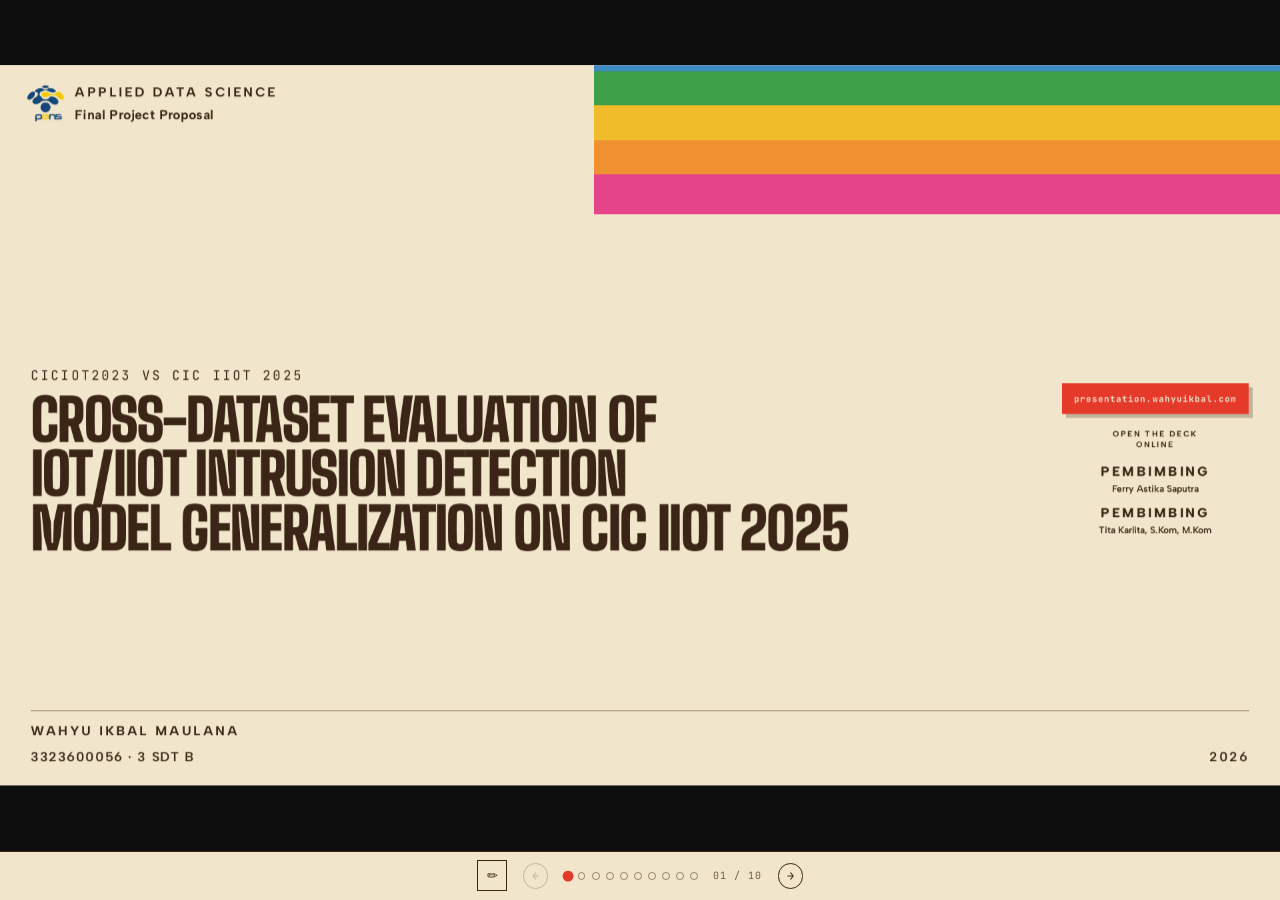
==== commit 881a9cf1: "push" ====
--- a/documents/proposal/presentation/index.html
+++ b/documents/proposal/presentation/index.html
@@ -84,7 +84,7 @@
          ═════════════════════════════════════════════ -->
     <section class="slide s-why" aria-label="Research Motivation – 5 Why">
 
-      <div class="why-kicker" data-eid="why-kicker">Why this research exists · 5 interconnected reasons</div>
+      <div class="why-kicker" data-eid="why-kicker">Research gap · 5 linked reasons</div>
 
       <div class="blob b-red"    aria-hidden="true"></div>
       <div class="blob b-orange" aria-hidden="true"></div>
@@ -109,7 +109,7 @@
           <div class="wi-num">2</div>
         <div class="wi-body">
             <div class="wi-lbl">Threat Landscape</div>
-            <div class="wi-note">Problem</div>
+            <div class="wi-note">Gap</div>
             <div class="wi-title" data-eid="why2-title">820K Attacks / Day</div>
             <div class="wi-desc" data-eid="why2-desc">Up 46% from the previous year (ORDR). The IoT ecosystem keeps expanding — more devices, wider attack surface, older datasets no longer representative enough.</div>
             <div class="wi-mono">ordr.net · IoT Security Statistics</div>
@@ -121,7 +121,7 @@
           <div class="wi-num">3</div>
         <div class="wi-body">
             <div class="wi-lbl">Dataset Bias</div>
-            <div class="wi-note">Problem</div>
+            <div class="wi-note">Gap</div>
             <div class="wi-title" data-eid="why3-title">97.7% Class Imbalance</div>
             <div class="wi-desc" data-eid="why3-desc">CICIoT2023 is dominated by attack traffic at 97.7%. 99% accuracy looks great, but the model is mostly guessing the majority class — not actually learning.</div>
             <div class="wi-mono">CICIoT2023 · class analysis</div>
@@ -133,7 +133,7 @@
           <div class="wi-num">4</div>
         <div class="wi-body">
             <div class="wi-lbl">ML Implementation</div>
-            <div class="wi-note">Problem</div>
+            <div class="wi-note">Gap</div>
             <div class="wi-title" data-eid="why4-title">Dataset → IDS Model</div>
             <div class="wi-desc" data-eid="why4-desc">CIC IIoT 2025 is relevant as an ML benchmark for IDS. But IoT security data is complex — multi-class performance falls far below binary classification.</div>
             <div class="wi-mono">Feature Selection · IDS · Benchmark</div>
@@ -160,7 +160,7 @@
     <!-- ═════════════════════════════════════════════
          3 / GOALS & BENEFITS (new slide)
          ═════════════════════════════════════════════ -->
-    <section class="slide s-goals" aria-label="Research Goals and Benefits">
+    <section class="slide s-goals" aria-label="Objectives and Contributions">
       <div class="frame">
         <div class="topbar">
           <div class="ttl">Goals &amp; <em>Benefits</em></div>
@@ -168,11 +168,11 @@
         </div>
         <div class="cols">
 
-          <!-- Left: Research Goals -->
+          <!-- Left: Objectives -->
           <div class="col-card">
             <div class="col-hd hd-goals">
               <div class="hd-label">Objectives</div>
-              <div class="hd-title">Research Goals</div>
+              <div class="hd-title">Objectives</div>
             </div>
             <div class="col-body">
               <div class="goal-item">
@@ -194,11 +194,11 @@
             </div>
           </div>
 
-          <!-- Right: Research Benefits -->
+          <!-- Right: Contributions -->
           <div class="col-card">
             <div class="col-hd hd-bene">
               <div class="hd-label">Contributions</div>
-              <div class="hd-title">Research Benefits</div>
+              <div class="hd-title">Contributions</div>
             </div>
             <div class="col-body">
               <div class="benefit-item">
@@ -318,7 +318,7 @@
       <div class="frame">
         <div class="topbar">
           <div class="ttl">Related <em>Works</em></div>
-          <div class="lab">Prior workflows · researchers · CICIoT2023 approaches</div>
+          <div class="lab">Prior studies · methods · limitations</div>
         </div>
         <div class="grid paper-grid">
 
@@ -329,7 +329,7 @@
               <h3 class="paper-title">Evaluating Ensemble Versus Non-Ensemble Machine Learning Performance with Preprocessing Techniques for IoT Intrusion Detection on CICIoT2023</h3>
               <div class="paper-author">Firdaus et al.</div>
               <p class="desc paper-abstract" data-eid="rw1-desc">Penelitian ini membandingkan model ensemble dan non-ensemble pada CICIoT2023 dengan random undersampling dan seleksi fitur hybrid MI + RFFI. Lima model diuji menggunakan stratified 5-fold cross-validation, dan XGBoost menjadi yang terbaik dengan Macro F1 0,8891 ± 0,0008. Temuan utamanya menegaskan bahwa normalisasi Min-Max penting untuk stabilitas performa, tetapi seluruh evaluasi masih berada dalam domain dataset yang sama.</p>
-              <div class="paper-foot"><span class="k">Takeaway</span><span>Preprocessing matters; cross-domain robustness not yet tested.</span></div>
+              <div class="paper-foot"><span class="k">Gap</span><span>Strong preprocessing, but cross-domain robustness remains untested.</span></div>
             </div>
           </article>
 
@@ -340,7 +340,7 @@
               <h3 class="paper-title">Accelerating Classification for IoT Attack Detection Using Decision Tree Model with Gini Impurity Tree-Based Feature Selection Technique</h3>
               <div class="paper-author">Dzaki et al.</div>
               <p class="desc paper-abstract" data-eid="rw2-desc">Studi ini mengevaluasi enam teknik feature selection pada Decision Tree untuk CICIoT2023, lalu memilih Gini Impurity Tree-based sebagai pendekatan paling efisien. Subset 10 fitur yang dihasilkan memangkas waktu latih secara signifikan dan menghasilkan pohon yang lebih dangkal, tetapi eksperimen masih fokus pada performa in-dataset.</p>
-              <div class="paper-foot"><span class="k">Takeaway</span><span>Fast feature selection, but robustness across domains remains open.</span></div>
+              <div class="paper-foot"><span class="k">Gap</span><span>Efficient feature selection, but no cross-domain validation.</span></div>
             </div>
           </article>
 
@@ -351,7 +351,7 @@
               <h3 class="paper-title">Interpretable Intrusion Detection for IoT: A CNN-BiLSTM Permutation Importance Framework for Deep Feature Selection</h3>
               <div class="paper-author">Al-Shibly et al.</div>
               <p class="desc paper-abstract" data-eid="rw3-desc">Penelitian ini adalah salah satu yang memakai DataSense (CIC IIoT 2025) secara langsung. Dari 94 fitur, 20 fitur terpilih lalu dipakai untuk melatih classifier ringan, dengan Random Forest memberi hasil terbaik. Namun evaluasi masih biner dan sepenuhnya in-dataset, sehingga multiclass cross-dataset generalization belum terjawab.</p>
-              <div class="paper-foot"><span class="k">Takeaway</span><span>Useful DataSense baseline, but still binary and single-domain.</span></div>
+              <div class="paper-foot"><span class="k">Gap</span><span>Useful DataSense baseline, but still binary and single-domain.</span></div>
             </div>
           </article>
 
@@ -362,7 +362,7 @@
               <h3 class="paper-title">Cross-Dataset Temporal and Semantic Generalization of Intrusion Detection Models for the Future Internet</h3>
               <div class="paper-author">Elangovan et al.</div>
               <p class="desc paper-abstract" data-eid="rw4-desc">Studi ini mengevaluasi generalisasi lintas dataset pada empat dataset dari 2017 hingga 2024 tanpa retraining. Tree-ensemble menunjukkan degradasi yang paling rendah dibanding model lain, dan fitur flow/temporal lebih stabil antar dataset. Meski begitu, arah evaluasinya berbeda dari pasangan CICIoT2023 → DataSense yang menjadi fokus penelitian ini.</p>
-              <div class="paper-foot"><span class="k">Takeaway</span><span>Cross-dataset gap is real, but not for CICIoT2023 → DataSense.</span></div>
+              <div class="paper-foot"><span class="k">Gap</span><span>Cross-dataset gap is real, but not yet tested on CICIoT2023 → DataSense.</span></div>
             </div>
           </article>
 
@@ -378,7 +378,7 @@
     <section class="slide s-prev" aria-label="Previous Work – Semester 3">
       <div class="frame">
         <div class="topbar">
-          <div class="ttl">Proposed Workflow <em>CIC IoT 2023 - Related Research</em></div>
+          <div class="ttl">Reference Workflow <em>CICIoT2023 studies</em></div>
         </div>
         <div class="workflow-board">
           <figure class="workflow-main">
@@ -431,7 +431,7 @@
       <div class="frame">
         <div class="topbar">
           <div class="ttl">Final <em>Outputs</em></div>
-          <div class="lab">Three deliverables from the study</div>
+          <div class="lab">Expected outcomes from the study</div>
         </div>
         <div class="outputs-wrap">
           <div class="outputs-hero">
@@ -467,63 +467,14 @@
       <div class="frame">
         <div class="topbar">
           <div class="ttl" data-eid="tl-title">Timeline</div>
-          <div class="lab">Jul 2026 - Jul 2027<br/>roadmap fase penelitian</div>
-        </div>
-
-        <div class="gantt-wrap">
-          <div class="gantt-table" role="table" aria-label="Research timeline gantt chart">
-            <div class="gantt-row gantt-headrow" role="row">
-              <div class="gantt-cell gantt-label gantt-headcell" role="columnheader">Kegiatan</div>
-              <div class="gantt-cell gantt-headcell" role="columnheader">Jul 26</div>
-              <div class="gantt-cell gantt-headcell" role="columnheader">Agu 26</div>
-              <div class="gantt-cell gantt-headcell" role="columnheader">Sep 26</div>
-              <div class="gantt-cell gantt-headcell" role="columnheader">Okt 26</div>
-              <div class="gantt-cell gantt-headcell" role="columnheader">Nov 26</div>
-              <div class="gantt-cell gantt-headcell" role="columnheader">Des 26</div>
-              <div class="gantt-cell gantt-headcell" role="columnheader">Jan 27</div>
-              <div class="gantt-cell gantt-headcell" role="columnheader">Feb 27</div>
-              <div class="gantt-cell gantt-headcell" role="columnheader">Mar 27</div>
-              <div class="gantt-cell gantt-headcell" role="columnheader">Apr 27</div>
-              <div class="gantt-cell gantt-headcell" role="columnheader">Mei 27</div>
-              <div class="gantt-cell gantt-headcell" role="columnheader">Jun 27</div>
-              <div class="gantt-cell gantt-headcell" role="columnheader">Jul 27</div>
-            </div>
-
-            <div class="gantt-row row-1" role="row" style="--bar-start: 2; --bar-end: 4;">
-              <div class="gantt-cell gantt-label" role="rowheader"><span class="dot">•</span><span>Penyusunan metodologi dan rancangan eksperimen</span></div>
-              <div class="gantt-cell on"></div><div class="gantt-cell on"></div><div class="gantt-cell"></div><div class="gantt-cell"></div><div class="gantt-cell"></div><div class="gantt-cell"></div><div class="gantt-cell"></div><div class="gantt-cell"></div><div class="gantt-cell"></div><div class="gantt-cell"></div><div class="gantt-cell"></div><div class="gantt-cell"></div><div class="gantt-cell"></div>
-            </div>
-
-            <div class="gantt-row row-2" role="row" style="--bar-start: 2; --bar-end: 5;">
-              <div class="gantt-cell gantt-label" role="rowheader"><span class="dot">•</span><span>Persiapan, cleaning, dan preprocessing data CIC IoT 2023</span></div>
-              <div class="gantt-cell on"></div><div class="gantt-cell on"></div><div class="gantt-cell on"></div><div class="gantt-cell"></div><div class="gantt-cell"></div><div class="gantt-cell"></div><div class="gantt-cell"></div><div class="gantt-cell"></div><div class="gantt-cell"></div><div class="gantt-cell"></div><div class="gantt-cell"></div><div class="gantt-cell"></div><div class="gantt-cell"></div>
-            </div>
-
-            <div class="gantt-row row-3" role="row" style="--bar-start: 2; --bar-end: 6;">
-              <div class="gantt-cell gantt-label" role="rowheader"><span class="dot">•</span><span>Persiapan, cleaning, dan preprocessing data CIC IIoT 2025</span></div>
-              <div class="gantt-cell on"></div><div class="gantt-cell on"></div><div class="gantt-cell on"></div><div class="gantt-cell on"></div><div class="gantt-cell"></div><div class="gantt-cell"></div><div class="gantt-cell"></div><div class="gantt-cell"></div><div class="gantt-cell"></div><div class="gantt-cell"></div><div class="gantt-cell"></div><div class="gantt-cell"></div><div class="gantt-cell"></div>
-            </div>
-
-            <div class="gantt-row row-4" role="row" style="--bar-start: 4; --bar-end: 7;">
-              <div class="gantt-cell gantt-label" role="rowheader"><span class="dot">•</span><span>Integrasi data, feature engineering, dan penyiapan skenario eksperimen</span></div>
-              <div class="gantt-cell"></div><div class="gantt-cell"></div><div class="gantt-cell on"></div><div class="gantt-cell on"></div><div class="gantt-cell on"></div><div class="gantt-cell"></div><div class="gantt-cell"></div><div class="gantt-cell"></div><div class="gantt-cell"></div><div class="gantt-cell"></div><div class="gantt-cell"></div><div class="gantt-cell"></div><div class="gantt-cell"></div>
-            </div>
-
-            <div class="gantt-row row-5" role="row" style="--bar-start: 6; --bar-end: 8;">
-              <div class="gantt-cell gantt-label" role="rowheader"><span class="dot">•</span><span>Implementasi baseline dan model utama</span></div>
-              <div class="gantt-cell"></div><div class="gantt-cell"></div><div class="gantt-cell"></div><div class="gantt-cell"></div><div class="gantt-cell on"></div><div class="gantt-cell on"></div><div class="gantt-cell"></div><div class="gantt-cell"></div><div class="gantt-cell"></div><div class="gantt-cell"></div><div class="gantt-cell"></div><div class="gantt-cell"></div><div class="gantt-cell"></div>
-            </div>
-
-            <div class="gantt-row row-6" role="row" style="--bar-start: 7; --bar-end: 9;">
-              <div class="gantt-cell gantt-label" role="rowheader"><span class="dot">•</span><span>Evaluasi, tuning, dan analisis hasil</span></div>
-              <div class="gantt-cell"></div><div class="gantt-cell"></div><div class="gantt-cell"></div><div class="gantt-cell"></div><div class="gantt-cell"></div><div class="gantt-cell on"></div><div class="gantt-cell on"></div><div class="gantt-cell"></div><div class="gantt-cell"></div><div class="gantt-cell"></div><div class="gantt-cell"></div><div class="gantt-cell"></div><div class="gantt-cell"></div>
-            </div>
-
-            <div class="gantt-row row-7" role="row" style="--bar-start: 9; --bar-end: 11;">
-              <div class="gantt-cell gantt-label" role="rowheader"><span class="dot">•</span><span>Pengujian &amp; Evaluasi Sistem</span></div>
-              <div class="gantt-cell"></div><div class="gantt-cell"></div><div class="gantt-cell"></div><div class="gantt-cell"></div><div class="gantt-cell"></div><div class="gantt-cell"></div><div class="gantt-cell"></div><div class="gantt-cell on"></div><div class="gantt-cell on"></div><div class="gantt-cell"></div><div class="gantt-cell"></div><div class="gantt-cell"></div><div class="gantt-cell"></div>
-            </div>
-          </div>
+          <div class="lab">Rancangan timeline pengerjaan proyek akhir</div>
+        </div>
+        <div class="timeline-art" aria-label="Rancangan timeline pengerjaan proyek akhir">
+          <img
+            class="timeline-art-image"
+            src="assets/timeline-rencana.png"
+            alt="Rancangan timeline pengerjaan proyek akhir"
+          />
         </div>
       </div>
       <div class="pagenum">08 / 09</div>
